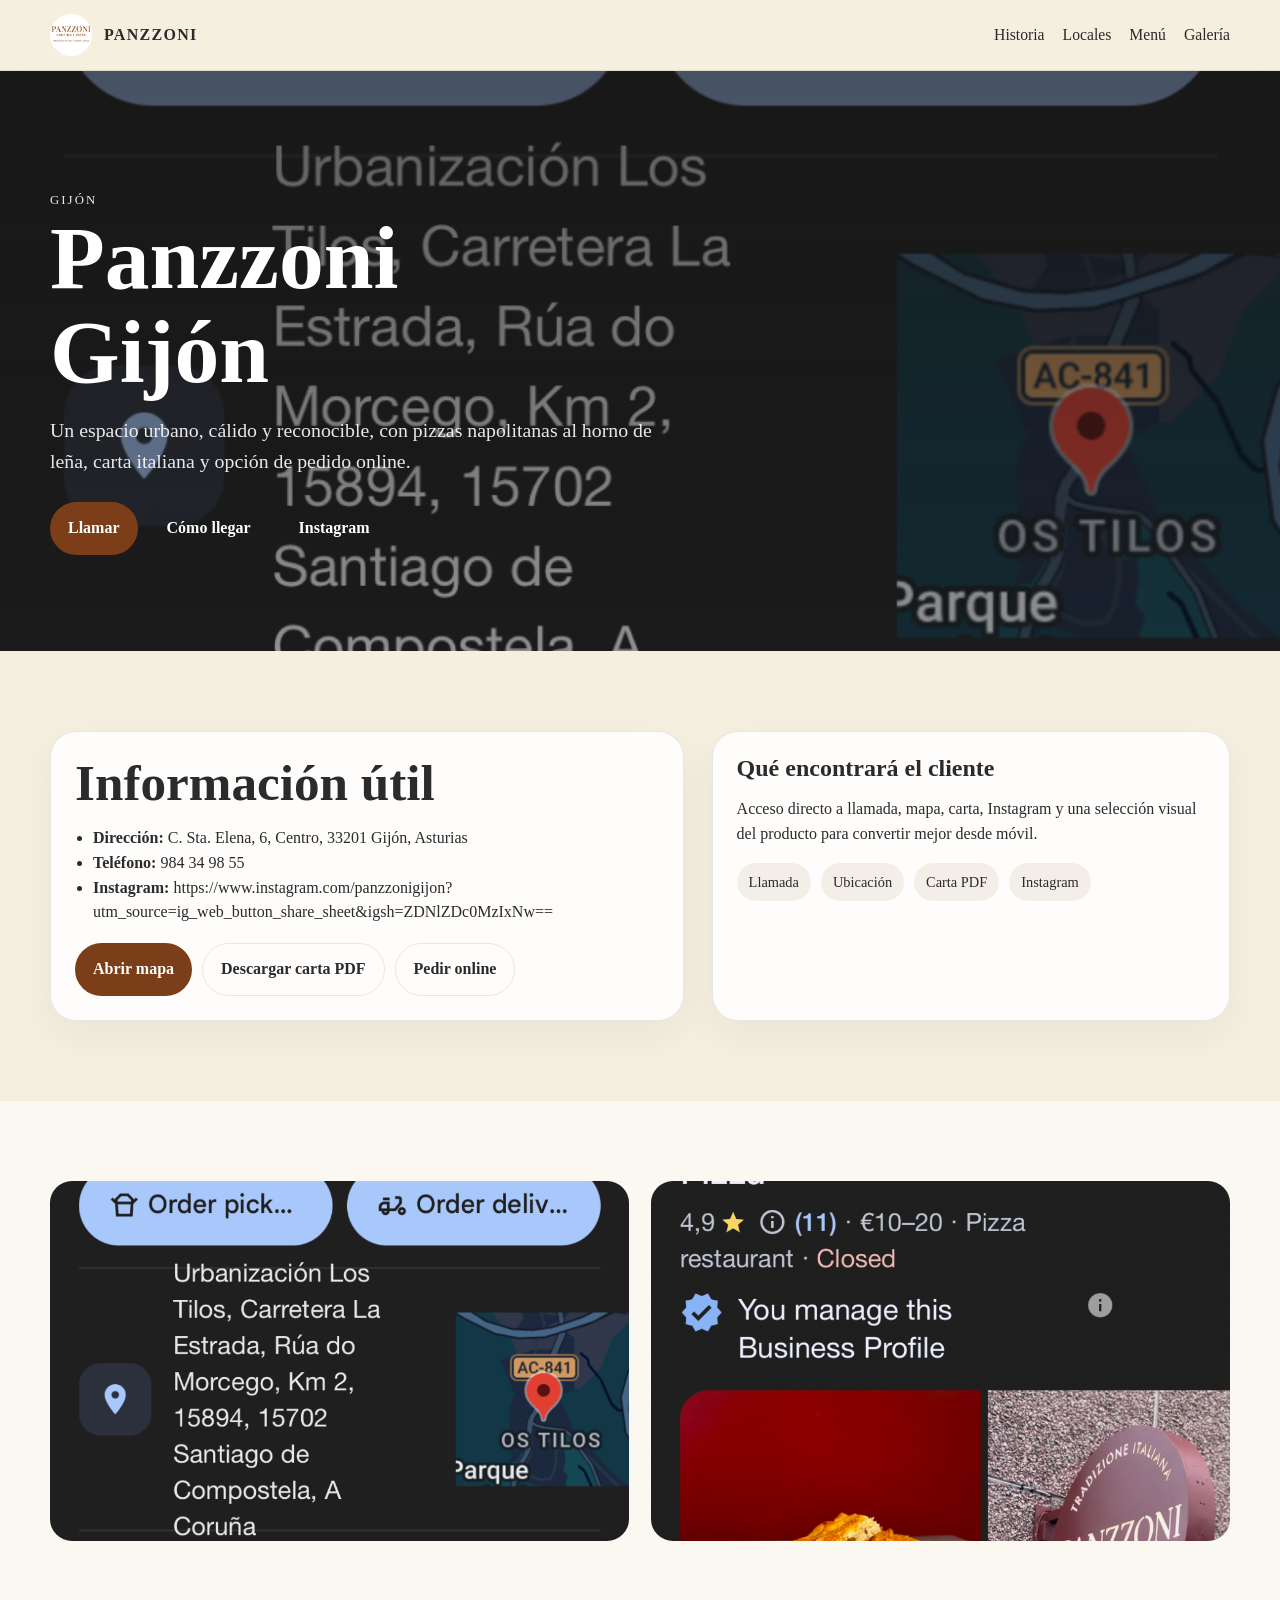
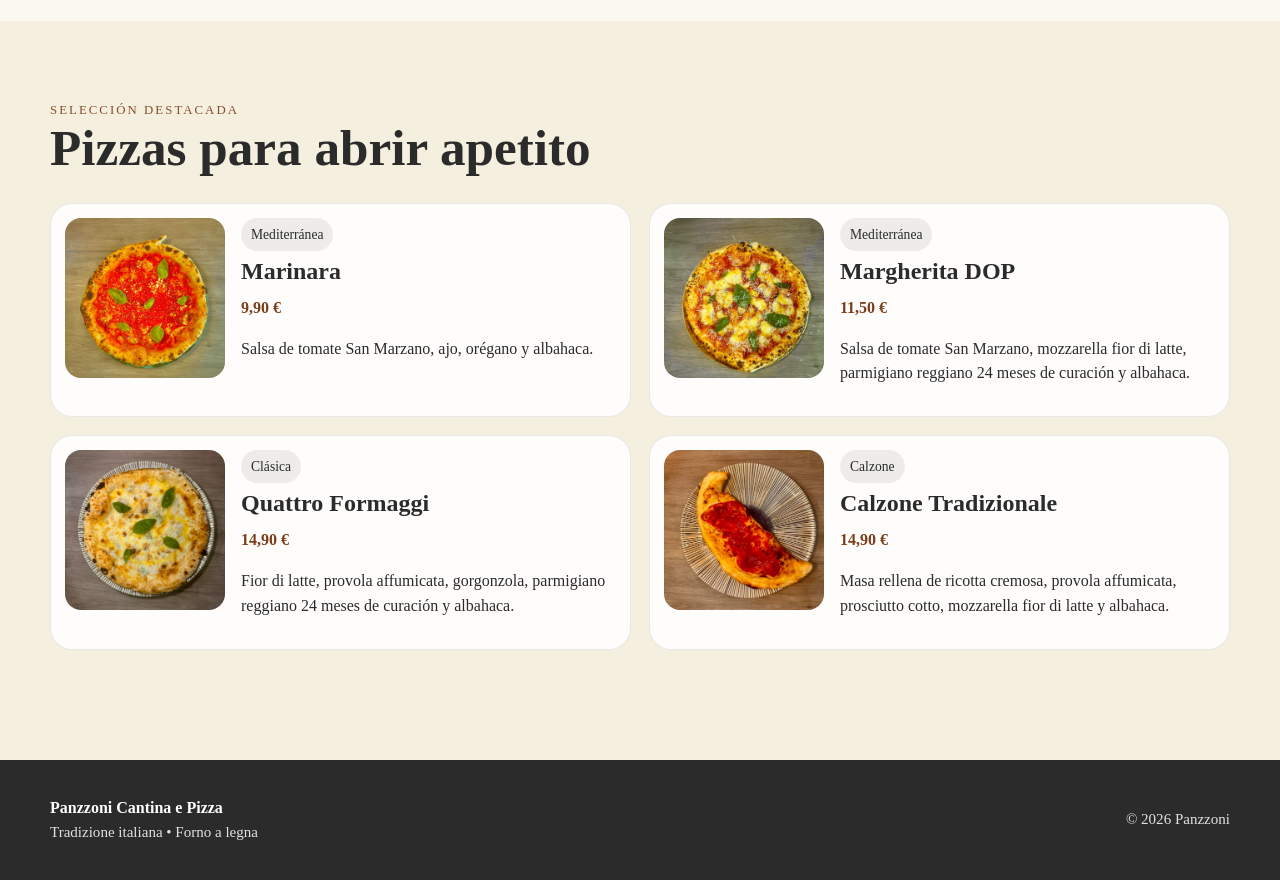
==== gijon.html @ aaaf7d4d "Add files via upload" ====
<!doctype html>
<html lang="es">
<head>
  <meta charset="utf-8">
  <meta name="viewport" content="width=device-width, initial-scale=1">
  <title>Panzzoni Gijón · Panzzoni</title>
  <meta name="description" content="Página del local Panzzoni Gijón.">
  <link rel="stylesheet" href="assets/css/styles.css">
</head>
<body>
<header class="topbar">
  <div class="container nav">
    <a class="brand" href="index.html">
      <img src="assets/images/logo.png" alt="Logo Panzzoni">
      <span>PANZZONI</span>
    </a>
    <nav class="nav-links">
      <a href="index.html#historia">Historia</a>
      <a href="index.html#locales">Locales</a>
      <a href="menu.html">Menú</a>
      <a href="galeria.html">Galería</a>
    </nav>
  </div>
</header>

<section class="hero" style="background-image:linear-gradient(180deg, rgba(20,20,20,.66), rgba(20,20,20,.42)), url('assets/images/gijon-space.png')">
  <div class="container">
    <div class="kicker">Gijón</div>
    <h1>Panzzoni Gijón</h1>
    <p class="lead">Un espacio urbano, cálido y reconocible, con pizzas napolitanas al horno de leña, carta italiana y opción de pedido online.</p>
    <div class="hero-actions">
      <a class="btn" href="tel:+34984349855">Llamar</a>
      <a class="btn-outline" target="_blank" href="https://maps.google.com/?q=C.+Sta.+Elena,+6,+Centro,+33201+Gijón,+Asturias">Cómo llegar</a>
      <a class="btn-outline" target="_blank" href="https://www.instagram.com/panzzonigijon?utm_source=ig_web_button_share_sheet&igsh=ZDNlZDc0MzIxNw==">Instagram</a>
    </div>
  </div>
</section>

<section class="section">
  <div class="container grid-2">
    <div class="card">
      <h2>Información útil</h2>
      <ul class="list-clean">
        <li><strong>Dirección:</strong> C. Sta. Elena, 6, Centro, 33201 Gijón, Asturias</li>
        <li><strong>Teléfono:</strong> <a href="tel:+34984349855">984 34 98 55</a></li>
        <li><strong>Instagram:</strong> <a target="_blank" href="https://www.instagram.com/panzzonigijon?utm_source=ig_web_button_share_sheet&igsh=ZDNlZDc0MzIxNw==">https://www.instagram.com/panzzonigijon?utm_source=ig_web_button_share_sheet&igsh=ZDNlZDc0MzIxNw==</a></li>
      </ul>
      <div class="location-actions" style="margin-top:18px">
        <a class="btn" target="_blank" href="https://maps.google.com/?q=C.+Sta.+Elena,+6,+Centro,+33201+Gijón,+Asturias">Abrir mapa</a>
        <a class="btn-outline" target="_blank" href="assets/docs/menu-gijon.pdf">Descargar carta PDF</a>
        <a class='btn-outline' target='_blank' href='https://www.foodbooking.com/api/fb/5_t_y'>Pedir online</a>
      </div>
    </div>
    <div class="card">
      <h3>Qué encontrará el cliente</h3>
      <p>Acceso directo a llamada, mapa, carta, Instagram y una selección visual del producto para convertir mejor desde móvil.</p>
      <div class="chips">
        <span class="badge">Llamada</span>
        <span class="badge">Ubicación</span>
        <span class="badge">Carta PDF</span>
        <span class="badge">Instagram</span>
      </div>
    </div>
  </div>
</section>

<section class="section section-alt">
  <div class="container split-media">
    <img src="assets/images/gijon-space.png" alt="Panzzoni Gijón">
    <img src="assets/images/gijon-food.png" alt="Panzzoni Gijón">
  </div>
</section>

<section class="section">
  <div class="container">
    <div class="section-header">
      <div class="kicker" style="color:var(--terracotta)">Selección destacada</div>
      <h2>Pizzas para abrir apetito</h2>
    </div>
    <div class="menu-grid">

            <article class="pizza">
              <img src="assets/images/marinara.jpg" alt="Marinara">
              <div>
                <div class="tag">Mediterránea</div>
                <h3>Marinara</h3>
                <div class="price">9,90 €</div>
                <p>Salsa de tomate San Marzano, ajo, orégano y albahaca.</p>
              </div>
            </article>
            
            <article class="pizza">
              <img src="assets/images/margherita-dop.jpg" alt="Margherita DOP">
              <div>
                <div class="tag">Mediterránea</div>
                <h3>Margherita DOP</h3>
                <div class="price">11,50 €</div>
                <p>Salsa de tomate San Marzano, mozzarella fior di latte, parmigiano reggiano 24 meses de curación y albahaca.</p>
              </div>
            </article>
            
            <article class="pizza">
              <img src="assets/images/quattro-formaggi.jpg" alt="Quattro Formaggi">
              <div>
                <div class="tag">Clásica</div>
                <h3>Quattro Formaggi</h3>
                <div class="price">14,90 €</div>
                <p>Fior di latte, provola affumicata, gorgonzola, parmigiano reggiano 24 meses de curación y albahaca.</p>
              </div>
            </article>
            
            <article class="pizza">
              <img src="assets/images/calzone-tradizionale.jpg" alt="Calzone Tradizionale">
              <div>
                <div class="tag">Calzone</div>
                <h3>Calzone Tradizionale</h3>
                <div class="price">14,90 €</div>
                <p>Masa rellena de ricotta cremosa, provola affumicata, prosciutto cotto, mozzarella fior di latte y albahaca.</p>
              </div>
            </article>
            
    </div>
  </div>
</section>

<footer class="footer">
  <div class="container footer-grid">
    <div>
      <strong>Panzzoni Cantina e Pizza</strong>
      <div class="small">Tradizione italiana • Forno a legna</div>
    </div>
    <div class="small">© <span data-year></span> Panzzoni</div>
  </div>
</footer>
<script src="assets/js/site.js"></script>
</body>
</html>
---- assets/css/styles.css ----
:root{
  --terracotta:#7B3E19;
  --olive:#5C5A3A;
  --red:#771f18;
  --black:#2B2B2B;
  --cream:#F5EFE0;
  --paper:#fffdf8;
  --line:rgba(43,43,43,.10);
  --max:1180px;
}
*{box-sizing:border-box}
html{scroll-behavior:smooth}
body{
  margin:0;
  font-family: Georgia, "Times New Roman", serif;
  color:var(--black);
  background:var(--cream);
  line-height:1.55;
}
img{max-width:100%;display:block}
a{text-decoration:none;color:inherit}
.container{width:min(var(--max), calc(100% - 32px));margin:0 auto}
.topbar{
  position:sticky;top:0;z-index:40;
  backdrop-filter: blur(10px);
  background:rgba(245,239,224,.88);
  border-bottom:1px solid var(--line);
}
.nav{display:flex;align-items:center;justify-content:space-between;gap:16px;padding:14px 0}
.brand{display:flex;align-items:center;gap:12px;font-weight:700;letter-spacing:.08em}
.brand img{width:42px;height:42px;object-fit:contain;border-radius:50%;background:white}
.nav-links{display:flex;gap:18px;align-items:center;flex-wrap:wrap}
.nav-links a{font-size:.98rem}
.btn,.btn-outline{
  display:inline-flex;align-items:center;justify-content:center;gap:8px;
  padding:13px 18px;border-radius:999px;font-weight:700;transition:.2s ease;
}
.btn{background:var(--terracotta);color:white}
.btn-outline{border:1px solid var(--line);background:transparent}
.btn:hover,.btn-outline:hover{transform:translateY(-1px);opacity:.94}
.hero{
  color:white;position:relative;overflow:hidden;
  background:linear-gradient(180deg, rgba(20,20,20,.66), rgba(20,20,20,.42)), center/cover no-repeat;
}
.hero .container{padding:120px 0 96px}
.kicker{font-size:.8rem;letter-spacing:.16em;text-transform:uppercase;opacity:.9}
h1,h2,h3{line-height:1.05;margin:0 0 12px}
h1{font-size:clamp(2.8rem, 7vw, 5.8rem);max-width:12ch}
h2{font-size:clamp(2rem, 4vw, 3.3rem)}
h3{font-size:1.5rem}
.lead{font-size:clamp(1.04rem, 2vw, 1.24rem);max-width:62ch;color:rgba(255,255,255,.90);margin:16px 0 26px}
.section{padding:80px 0}
.section-alt{background:rgba(255,255,255,.56)}
.section-header{margin-bottom:28px}
.section-header p{max-width:68ch}
.grid-2{display:grid;grid-template-columns:1.1fr .9fr;gap:28px}
.card{
  background:rgba(255,255,255,.85);
  border:1px solid var(--line);
  box-shadow:0 14px 40px rgba(43,43,43,.05);
  border-radius:26px;padding:24px
}
.feature-list{display:grid;gap:14px;margin-top:18px}
.feature{padding:16px;border-radius:18px;background:rgba(123,62,25,.06)}
.location-grid{display:grid;grid-template-columns:repeat(2,minmax(0,1fr));gap:22px}
.location-card img{width:100%;height:300px;object-fit:cover;border-radius:18px;margin-bottom:16px}
.location-actions,.hero-actions,.chips{display:flex;gap:10px;flex-wrap:wrap}
.location-meta{display:grid;gap:8px;margin:14px 0 0}
.menu-grid{display:grid;grid-template-columns:repeat(2,minmax(0,1fr));gap:18px}
.pizza{
  display:grid;grid-template-columns:160px 1fr;gap:16px;align-items:start;
  background:rgba(255,255,255,.88);border:1px solid var(--line);border-radius:22px;padding:14px
}
.pizza img{width:100%;height:160px;object-fit:cover;border-radius:16px}
.pizza .tag{display:inline-block;padding:6px 10px;border-radius:999px;background:rgba(92,90,58,.10);font-size:.85rem;margin-bottom:8px}
.price{color:var(--terracotta);font-weight:800}
.gallery{display:grid;grid-template-columns:repeat(4,minmax(0,1fr));gap:12px}
.gallery img{width:100%;height:220px;object-fit:cover;border-radius:18px}
.split-media{display:grid;grid-template-columns:1fr 1fr;gap:22px}
.split-media img{width:100%;height:360px;object-fit:cover;border-radius:22px}
.cta{background:linear-gradient(135deg,var(--terracotta),var(--red));color:white;border-radius:30px;padding:34px}
.footer{background:var(--black);color:white;padding:36px 0;margin-top:30px}
.footer-grid{display:grid;grid-template-columns:1fr auto;gap:16px;align-items:center}
.small{font-size:.94rem;opacity:.86}
.note{font-size:.96rem;color:rgba(43,43,43,.72)}
.list-clean{padding-left:18px}
.badge{display:inline-block;padding:8px 12px;border-radius:999px;background:rgba(123,62,25,.08);font-size:.9rem}
@media (max-width: 960px){
  .grid-2,.location-grid,.menu-grid,.gallery,.split-media,.footer-grid{grid-template-columns:1fr}
  .pizza{grid-template-columns:1fr}
  .gallery img,.split-media img{height:260px}
}
@media (max-width: 720px){
  .nav{flex-direction:column;align-items:flex-start}
}
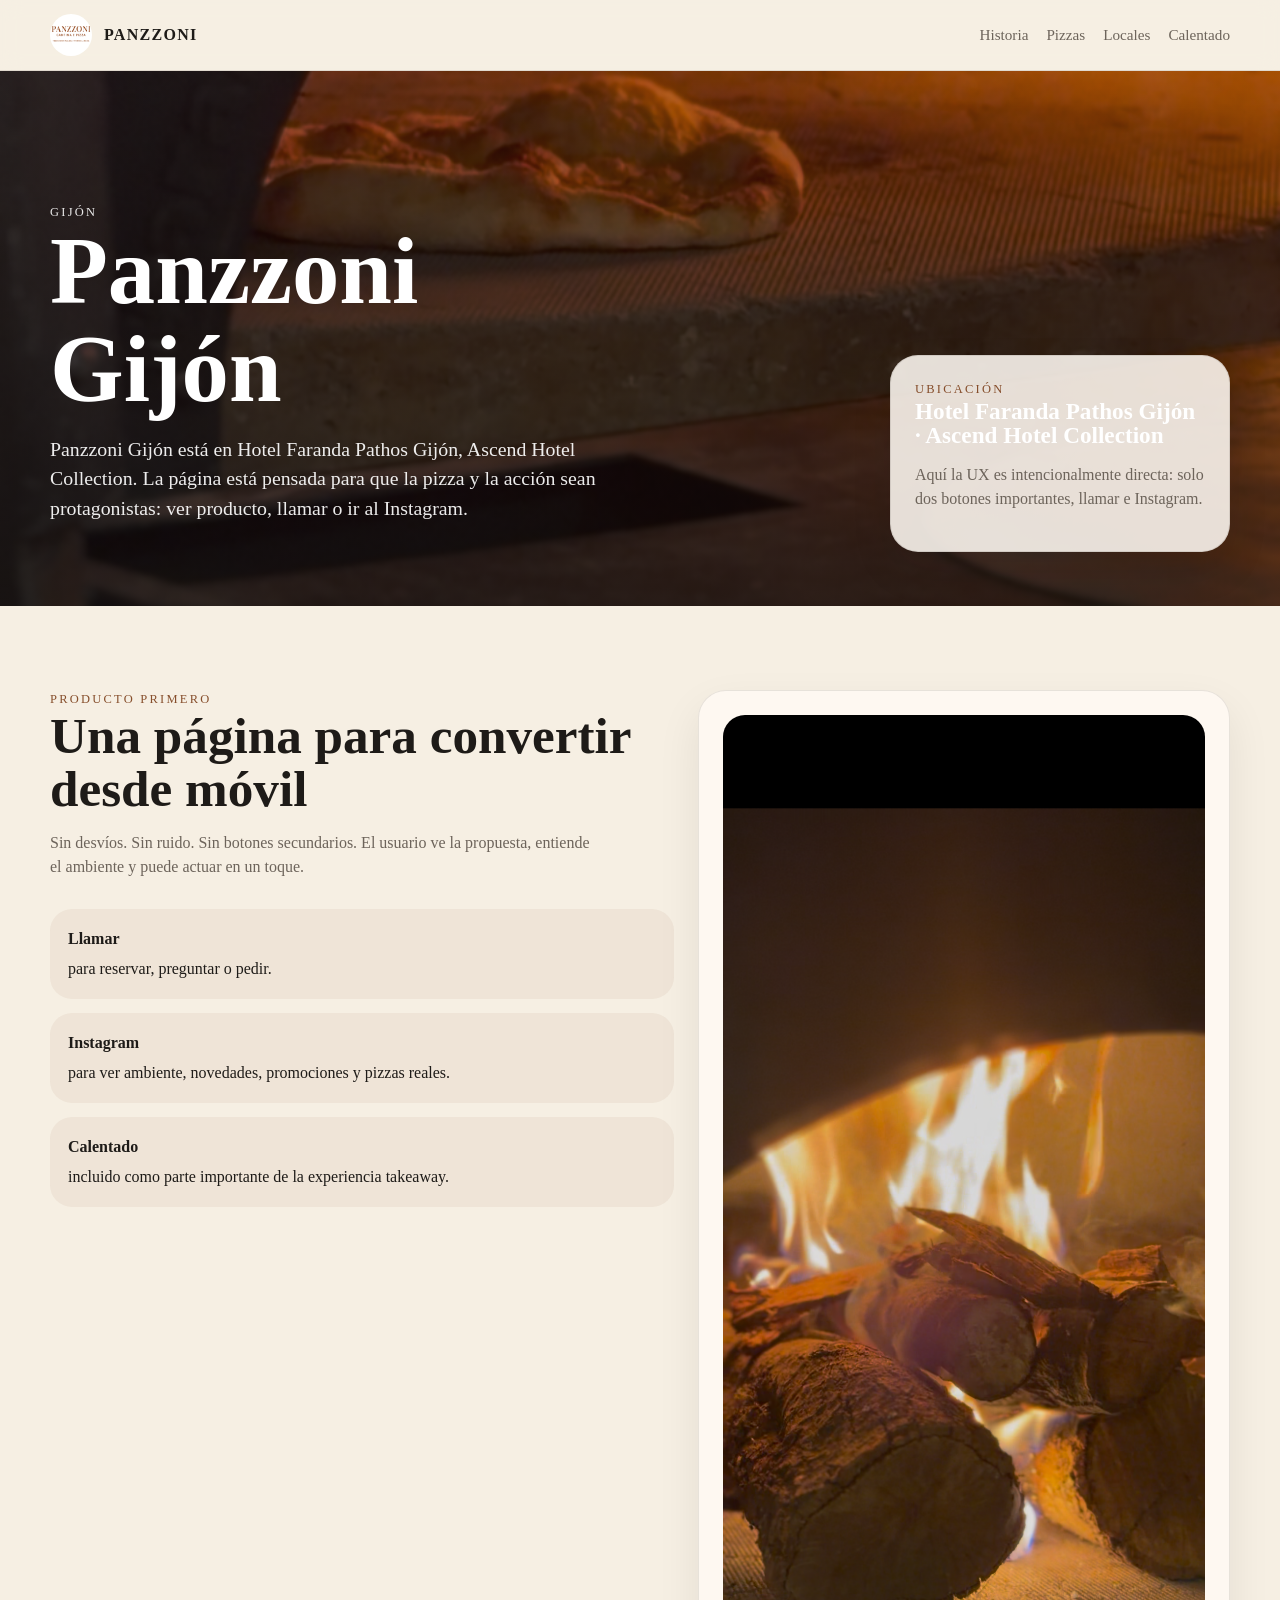
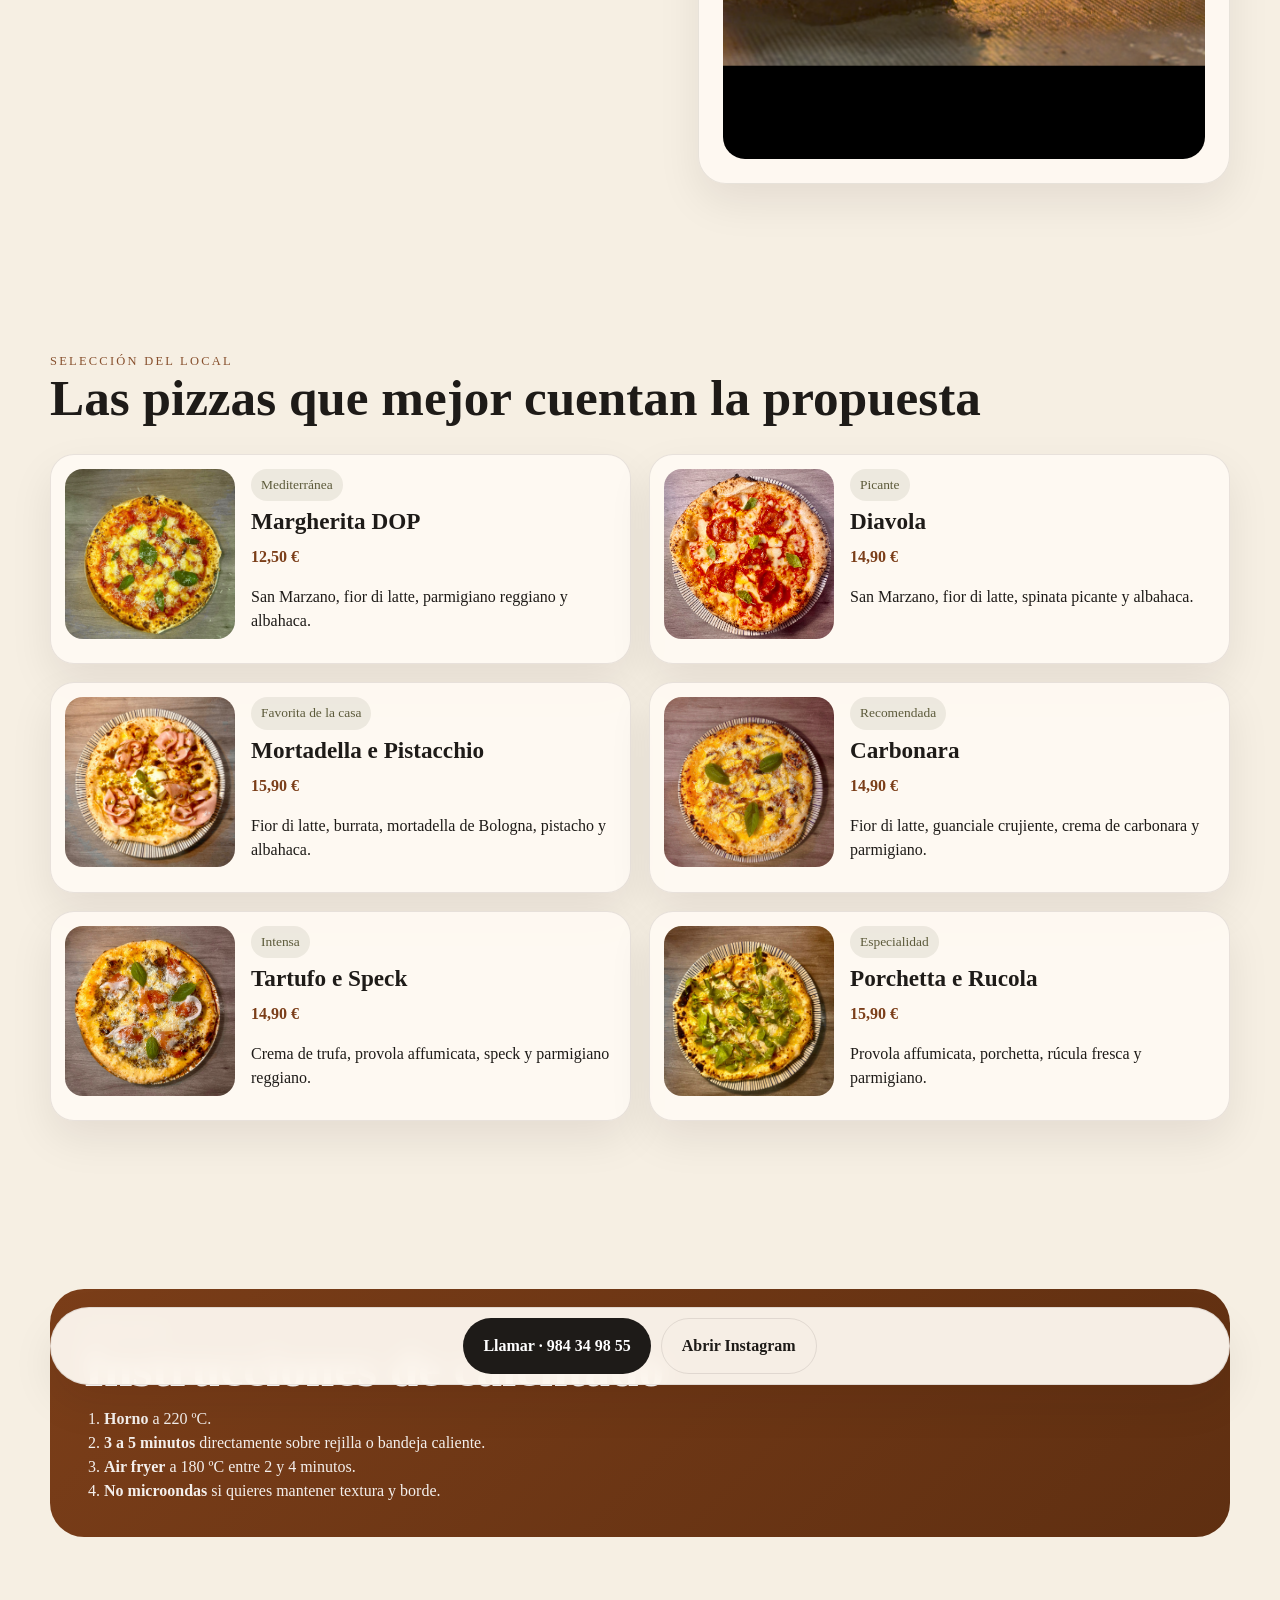
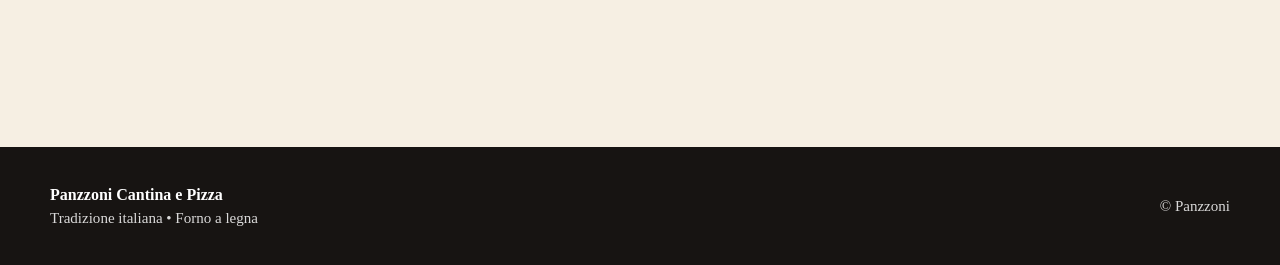
==== commit 2c2d106a: "Add files via upload" ====
--- a/gijon.html
+++ b/gijon.html
@@ -1,137 +1,87 @@
 <!doctype html>
 <html lang="es">
 <head>
-  <meta charset="utf-8">
-  <meta name="viewport" content="width=device-width, initial-scale=1">
-  <title>Panzzoni Gijón · Panzzoni</title>
-  <meta name="description" content="Página del local Panzzoni Gijón.">
-  <link rel="stylesheet" href="assets/css/styles.css">
+<meta charset="utf-8">
+<meta name="viewport" content="width=device-width, initial-scale=1">
+<title>Panzzoni Gijón · Panzzoni</title>
+<meta name="description" content="Página de Panzzoni Gijón.">
+<link rel="stylesheet" href="assets/css/styles.css">
 </head>
 <body>
 <header class="topbar">
   <div class="container nav">
-    <a class="brand" href="index.html">
-      <img src="assets/images/logo.png" alt="Logo Panzzoni">
-      <span>PANZZONI</span>
-    </a>
+    <a class="brand" href="index.html"><img src="assets/images/logo.png" alt="Panzzoni"><span>PANZZONI</span></a>
     <nav class="nav-links">
       <a href="index.html#historia">Historia</a>
+      <a href="index.html#pizzas">Pizzas</a>
       <a href="index.html#locales">Locales</a>
-      <a href="menu.html">Menú</a>
-      <a href="galeria.html">Galería</a>
+      <a href="index.html#calentado">Calentado</a>
     </nav>
   </div>
 </header>
 
-<section class="hero" style="background-image:linear-gradient(180deg, rgba(20,20,20,.66), rgba(20,20,20,.42)), url('assets/images/gijon-space.png')">
+<section class="hero local-hero" style="background-image:url('assets/images/story-oven-dough.png')">
   <div class="container">
-    <div class="kicker">Gijón</div>
-    <h1>Panzzoni Gijón</h1>
-    <p class="lead">Un espacio urbano, cálido y reconocible, con pizzas napolitanas al horno de leña, carta italiana y opción de pedido online.</p>
-    <div class="hero-actions">
-      <a class="btn" href="tel:+34984349855">Llamar</a>
-      <a class="btn-outline" target="_blank" href="https://maps.google.com/?q=C.+Sta.+Elena,+6,+Centro,+33201+Gijón,+Asturias">Cómo llegar</a>
-      <a class="btn-outline" target="_blank" href="https://www.instagram.com/panzzonigijon?utm_source=ig_web_button_share_sheet&igsh=ZDNlZDc0MzIxNw==">Instagram</a>
+    <div class="local-summary">
+      <div>
+        <div class="kicker">Gijón</div>
+        <h1>Panzzoni Gijón</h1>
+        <p class="lead">Panzzoni Gijón está en Hotel Faranda Pathos Gijón, Ascend Hotel Collection. La página está pensada para que la pizza y la acción sean protagonistas: ver producto, llamar o ir al Instagram.</p>
+      </div>
+      <div class="card" style="max-width:340px">
+        <div class="kicker" style="color:var(--terracotta)">Ubicación</div>
+        <h3>Hotel Faranda Pathos Gijón · Ascend Hotel Collection</h3>
+        <p class="muted">Aquí la UX es intencionalmente directa: solo dos botones importantes, llamar e Instagram.</p>
+      </div>
     </div>
   </div>
 </section>
 
 <section class="section">
   <div class="container grid-2">
-    <div class="card">
-      <h2>Información útil</h2>
-      <ul class="list-clean">
-        <li><strong>Dirección:</strong> C. Sta. Elena, 6, Centro, 33201 Gijón, Asturias</li>
-        <li><strong>Teléfono:</strong> <a href="tel:+34984349855">984 34 98 55</a></li>
-        <li><strong>Instagram:</strong> <a target="_blank" href="https://www.instagram.com/panzzonigijon?utm_source=ig_web_button_share_sheet&igsh=ZDNlZDc0MzIxNw==">https://www.instagram.com/panzzonigijon?utm_source=ig_web_button_share_sheet&igsh=ZDNlZDc0MzIxNw==</a></li>
-      </ul>
-      <div class="location-actions" style="margin-top:18px">
-        <a class="btn" target="_blank" href="https://maps.google.com/?q=C.+Sta.+Elena,+6,+Centro,+33201+Gijón,+Asturias">Abrir mapa</a>
-        <a class="btn-outline" target="_blank" href="assets/docs/menu-gijon.pdf">Descargar carta PDF</a>
-        <a class='btn-outline' target='_blank' href='https://www.foodbooking.com/api/fb/5_t_y'>Pedir online</a>
+    <div>
+      <div class="section-header">
+        <div class="kicker" style="color:var(--terracotta)">Producto primero</div>
+        <h2>Una página para convertir desde móvil</h2>
+        <p>Sin desvíos. Sin ruido. Sin botones secundarios. El usuario ve la propuesta, entiende el ambiente y puede actuar en un toque.</p>
+      </div>
+      <div class="story-list">
+        <div class="story-item"><strong>Llamar</strong> para reservar, preguntar o pedir.</div>
+        <div class="story-item"><strong>Instagram</strong> para ver ambiente, novedades, promociones y pizzas reales.</div>
+        <div class="story-item"><strong>Calentado</strong> incluido como parte importante de la experiencia takeaway.</div>
       </div>
     </div>
-    <div class="card">
-      <h3>Qué encontrará el cliente</h3>
-      <p>Acceso directo a llamada, mapa, carta, Instagram y una selección visual del producto para convertir mejor desde móvil.</p>
-      <div class="chips">
-        <span class="badge">Llamada</span>
-        <span class="badge">Ubicación</span>
-        <span class="badge">Carta PDF</span>
-        <span class="badge">Instagram</span>
-      </div>
-    </div>
-  </div>
-</section>
-
-<section class="section section-alt">
-  <div class="container split-media">
-    <img src="assets/images/gijon-space.png" alt="Panzzoni Gijón">
-    <img src="assets/images/gijon-food.png" alt="Panzzoni Gijón">
+    <div class="card media"><img src="assets/images/story-fire.png" alt="Fuego del horno"></div>
   </div>
 </section>
 
 <section class="section">
   <div class="container">
     <div class="section-header">
-      <div class="kicker" style="color:var(--terracotta)">Selección destacada</div>
-      <h2>Pizzas para abrir apetito</h2>
+      <div class="kicker" style="color:var(--terracotta)">Selección del local</div>
+      <h2>Las pizzas que mejor cuentan la propuesta</h2>
     </div>
-    <div class="menu-grid">
-
-            <article class="pizza">
-              <img src="assets/images/marinara.jpg" alt="Marinara">
-              <div>
-                <div class="tag">Mediterránea</div>
-                <h3>Marinara</h3>
-                <div class="price">9,90 €</div>
-                <p>Salsa de tomate San Marzano, ajo, orégano y albahaca.</p>
-              </div>
-            </article>
-            
-            <article class="pizza">
-              <img src="assets/images/margherita-dop.jpg" alt="Margherita DOP">
-              <div>
-                <div class="tag">Mediterránea</div>
-                <h3>Margherita DOP</h3>
-                <div class="price">11,50 €</div>
-                <p>Salsa de tomate San Marzano, mozzarella fior di latte, parmigiano reggiano 24 meses de curación y albahaca.</p>
-              </div>
-            </article>
-            
-            <article class="pizza">
-              <img src="assets/images/quattro-formaggi.jpg" alt="Quattro Formaggi">
-              <div>
-                <div class="tag">Clásica</div>
-                <h3>Quattro Formaggi</h3>
-                <div class="price">14,90 €</div>
-                <p>Fior di latte, provola affumicata, gorgonzola, parmigiano reggiano 24 meses de curación y albahaca.</p>
-              </div>
-            </article>
-            
-            <article class="pizza">
-              <img src="assets/images/calzone-tradizionale.jpg" alt="Calzone Tradizionale">
-              <div>
-                <div class="tag">Calzone</div>
-                <h3>Calzone Tradizionale</h3>
-                <div class="price">14,90 €</div>
-                <p>Masa rellena de ricotta cremosa, provola affumicata, prosciutto cotto, mozzarella fior di latte y albahaca.</p>
-              </div>
-            </article>
-            
-    </div>
+    <div class="assortment"><article class="pizza-card"><img src="assets/images/margherita.jpg" alt="Margherita DOP"><div><div class="tag">Mediterránea</div><h3>Margherita DOP</h3><div class="price">12,50 €</div><p>San Marzano, fior di latte, parmigiano reggiano y albahaca.</p></div></article><article class="pizza-card"><img src="assets/images/diavola.png" alt="Diavola"><div><div class="tag">Picante</div><h3>Diavola</h3><div class="price">14,90 €</div><p>San Marzano, fior di latte, spinata picante y albahaca.</p></div></article><article class="pizza-card"><img src="assets/images/mortadella-pistacchio.jpg" alt="Mortadella e Pistacchio"><div><div class="tag">Favorita de la casa</div><h3>Mortadella e Pistacchio</h3><div class="price">15,90 €</div><p>Fior di latte, burrata, mortadella de Bologna, pistacho y albahaca.</p></div></article><article class="pizza-card"><img src="assets/images/carbonara.jpg" alt="Carbonara"><div><div class="tag">Recomendada</div><h3>Carbonara</h3><div class="price">14,90 €</div><p>Fior di latte, guanciale crujiente, crema de carbonara y parmigiano.</p></div></article><article class="pizza-card"><img src="assets/images/tartufo-speck.jpg" alt="Tartufo e Speck"><div><div class="tag">Intensa</div><h3>Tartufo e Speck</h3><div class="price">14,90 €</div><p>Crema de trufa, provola affumicata, speck y parmigiano reggiano.</p></div></article><article class="pizza-card"><img src="assets/images/porchetta-rucola.jpg" alt="Porchetta e Rucola"><div><div class="tag">Especialidad</div><h3>Porchetta e Rucola</h3><div class="price">15,90 €</div><p>Provola affumicata, porchetta, rúcula fresca y parmigiano.</p></div></article></div>
   </div>
 </section>
 
-<footer class="footer">
-  <div class="container footer-grid">
-    <div>
-      <strong>Panzzoni Cantina e Pizza</strong>
-      <div class="small">Tradizione italiana • Forno a legna</div>
+<section class="section" id="calentado">
+  <div class="container">
+    <div class="reheat">
+      <div class="kicker">Takeaway</div>
+      <h2>Instrucciones de calentado</h2>
+      <ol>
+        <li><strong>Horno</strong> a 220 ºC.</li>
+        <li><strong>3 a 5 minutos</strong> directamente sobre rejilla o bandeja caliente.</li>
+        <li><strong>Air fryer</strong> a 180 ºC entre 2 y 4 minutos.</li>
+        <li><strong>No microondas</strong> si quieres mantener textura y borde.</li>
+      </ol>
     </div>
-    <div class="small">© <span data-year></span> Panzzoni</div>
+    <div class="sticky-actions"><div class="inner"><a class="btn-dark" href="tel:+34984349855">Llamar · 984 34 98 55</a><a class="btn-outline" href="https://www.instagram.com/panzzonigijon?utm_source=ig_web_button_share_sheet&igsh=ZDNlZDc0MzIxNw==" target="_blank">Abrir Instagram</a></div></div>
   </div>
-</footer>
+</section>
+
+<footer class="footer"><div class="container footer-grid"><div><strong>Panzzoni Cantina e Pizza</strong><div class="small">Tradizione italiana • Forno a legna</div></div><div class="small">© <span data-year></span> Panzzoni</div></div></footer>
 <script src="assets/js/site.js"></script>
 </body>
 </html>
--- a/assets/css/styles.css
+++ b/assets/css/styles.css
@@ -1,96 +1,76 @@
 
 :root{
+  --bg:#f6efe3;
+  --paper:#fffaf3;
+  --ink:#1e1b18;
+  --muted:#6d645b;
+  --line:rgba(30,27,24,.10);
   --terracotta:#7B3E19;
+  --terracotta-2:#8d4d24;
   --olive:#5C5A3A;
-  --red:#771f18;
-  --black:#2B2B2B;
-  --cream:#F5EFE0;
-  --paper:#fffdf8;
-  --line:rgba(43,43,43,.10);
+  --white:#ffffff;
+  --shadow:0 18px 44px rgba(20,18,17,.08);
+  --radius:28px;
   --max:1180px;
 }
 *{box-sizing:border-box}
 html{scroll-behavior:smooth}
-body{
-  margin:0;
-  font-family: Georgia, "Times New Roman", serif;
-  color:var(--black);
-  background:var(--cream);
-  line-height:1.55;
-}
+body{margin:0;background:var(--bg);color:var(--ink);font-family:Georgia,"Times New Roman",serif;line-height:1.5}
+a{text-decoration:none;color:inherit}
 img{max-width:100%;display:block}
-a{text-decoration:none;color:inherit}
-.container{width:min(var(--max), calc(100% - 32px));margin:0 auto}
-.topbar{
-  position:sticky;top:0;z-index:40;
-  backdrop-filter: blur(10px);
-  background:rgba(245,239,224,.88);
-  border-bottom:1px solid var(--line);
-}
-.nav{display:flex;align-items:center;justify-content:space-between;gap:16px;padding:14px 0}
+.container{width:min(var(--max),calc(100% - 32px));margin:0 auto}
+.topbar{position:sticky;top:0;z-index:50;background:rgba(246,239,227,.82);backdrop-filter:blur(10px);border-bottom:1px solid var(--line)}
+.nav{display:flex;align-items:center;justify-content:space-between;padding:14px 0;gap:18px}
 .brand{display:flex;align-items:center;gap:12px;font-weight:700;letter-spacing:.08em}
-.brand img{width:42px;height:42px;object-fit:contain;border-radius:50%;background:white}
-.nav-links{display:flex;gap:18px;align-items:center;flex-wrap:wrap}
-.nav-links a{font-size:.98rem}
-.btn,.btn-outline{
-  display:inline-flex;align-items:center;justify-content:center;gap:8px;
-  padding:13px 18px;border-radius:999px;font-weight:700;transition:.2s ease;
-}
-.btn{background:var(--terracotta);color:white}
-.btn-outline{border:1px solid var(--line);background:transparent}
-.btn:hover,.btn-outline:hover{transform:translateY(-1px);opacity:.94}
-.hero{
-  color:white;position:relative;overflow:hidden;
-  background:linear-gradient(180deg, rgba(20,20,20,.66), rgba(20,20,20,.42)), center/cover no-repeat;
-}
-.hero .container{padding:120px 0 96px}
-.kicker{font-size:.8rem;letter-spacing:.16em;text-transform:uppercase;opacity:.9}
-h1,h2,h3{line-height:1.05;margin:0 0 12px}
-h1{font-size:clamp(2.8rem, 7vw, 5.8rem);max-width:12ch}
-h2{font-size:clamp(2rem, 4vw, 3.3rem)}
-h3{font-size:1.5rem}
-.lead{font-size:clamp(1.04rem, 2vw, 1.24rem);max-width:62ch;color:rgba(255,255,255,.90);margin:16px 0 26px}
-.section{padding:80px 0}
-.section-alt{background:rgba(255,255,255,.56)}
-.section-header{margin-bottom:28px}
-.section-header p{max-width:68ch}
-.grid-2{display:grid;grid-template-columns:1.1fr .9fr;gap:28px}
-.card{
-  background:rgba(255,255,255,.85);
-  border:1px solid var(--line);
-  box-shadow:0 14px 40px rgba(43,43,43,.05);
-  border-radius:26px;padding:24px
-}
-.feature-list{display:grid;gap:14px;margin-top:18px}
-.feature{padding:16px;border-radius:18px;background:rgba(123,62,25,.06)}
-.location-grid{display:grid;grid-template-columns:repeat(2,minmax(0,1fr));gap:22px}
-.location-card img{width:100%;height:300px;object-fit:cover;border-radius:18px;margin-bottom:16px}
-.location-actions,.hero-actions,.chips{display:flex;gap:10px;flex-wrap:wrap}
-.location-meta{display:grid;gap:8px;margin:14px 0 0}
-.menu-grid{display:grid;grid-template-columns:repeat(2,minmax(0,1fr));gap:18px}
-.pizza{
-  display:grid;grid-template-columns:160px 1fr;gap:16px;align-items:start;
-  background:rgba(255,255,255,.88);border:1px solid var(--line);border-radius:22px;padding:14px
-}
-.pizza img{width:100%;height:160px;object-fit:cover;border-radius:16px}
-.pizza .tag{display:inline-block;padding:6px 10px;border-radius:999px;background:rgba(92,90,58,.10);font-size:.85rem;margin-bottom:8px}
+.brand img{width:42px;height:42px;object-fit:contain;border-radius:50%;background:var(--white)}
+.nav-links{display:flex;gap:18px;flex-wrap:wrap}
+.nav-links a{font-size:.95rem;color:var(--muted)}
+.btn,.btn-outline,.btn-dark{display:inline-flex;align-items:center;justify-content:center;gap:10px;padding:15px 20px;border-radius:999px;font-weight:700;transition:.2s ease}
+.btn{background:var(--terracotta);color:var(--white)}
+.btn-dark{background:var(--ink);color:var(--white)}
+.btn-outline{background:transparent;border:1px solid var(--line)}
+.btn:hover,.btn-dark:hover,.btn-outline:hover{transform:translateY(-1px);opacity:.94}
+.hero{position:relative;color:var(--white);background-position:center;background-size:cover}
+.hero::before{content:"";position:absolute;inset:0;background:linear-gradient(180deg,rgba(12,11,10,.25),rgba(12,11,10,.65))}
+.hero .container{position:relative;padding:132px 0 96px}
+.kicker{text-transform:uppercase;letter-spacing:.18em;font-size:.78rem;opacity:.9}
+h1,h2,h3{line-height:1.04;margin:0 0 12px}
+h1{font-size:clamp(3rem,7.4vw,6.4rem);max-width:11ch}
+h2{font-size:clamp(2rem,4vw,3.7rem)}
+h3{font-size:1.45rem}
+.lead{max-width:58ch;font-size:clamp(1.02rem,2vw,1.24rem);margin:16px 0 28px;color:rgba(255,255,255,.92)}
+.section{padding:84px 0}
+.section-header{margin-bottom:30px}
+.section-header p{max-width:68ch;color:var(--muted)}
+.grid-2{display:grid;grid-template-columns:1.08fr .92fr;gap:24px}
+.grid-3{display:grid;grid-template-columns:repeat(3,1fr);gap:18px}
+.card{background:rgba(255,250,243,.88);border:1px solid var(--line);border-radius:var(--radius);padding:24px;box-shadow:var(--shadow)}
+.story-list{display:grid;gap:14px;margin-top:18px}
+.story-item{padding:18px;border-radius:22px;background:rgba(123,62,25,.06)}
+.story-item strong{display:block;margin-bottom:6px}
+.media img{width:100%;height:100%;min-height:340px;object-fit:cover;border-radius:22px}
+.process{display:grid;grid-template-columns:repeat(3,1fr);gap:18px}
+.process-card img{height:290px;width:100%;object-fit:cover;border-radius:20px}
+.process-card .copy{padding-top:14px}
+.assortment{display:grid;grid-template-columns:repeat(2,minmax(0,1fr));gap:18px}
+.pizza-card{display:grid;grid-template-columns:170px 1fr;gap:16px;padding:14px;border:1px solid var(--line);border-radius:24px;background:rgba(255,250,243,.90);box-shadow:var(--shadow)}
+.pizza-card img{width:100%;height:170px;object-fit:cover;border-radius:18px}
+.tag{display:inline-block;padding:6px 10px;border-radius:999px;background:rgba(92,90,58,.10);color:var(--olive);font-size:.84rem;margin-bottom:8px}
 .price{color:var(--terracotta);font-weight:800}
-.gallery{display:grid;grid-template-columns:repeat(4,minmax(0,1fr));gap:12px}
-.gallery img{width:100%;height:220px;object-fit:cover;border-radius:18px}
-.split-media{display:grid;grid-template-columns:1fr 1fr;gap:22px}
-.split-media img{width:100%;height:360px;object-fit:cover;border-radius:22px}
-.cta{background:linear-gradient(135deg,var(--terracotta),var(--red));color:white;border-radius:30px;padding:34px}
-.footer{background:var(--black);color:white;padding:36px 0;margin-top:30px}
+.locations{display:grid;grid-template-columns:repeat(2,minmax(0,1fr));gap:22px}
+.location-card img{width:100%;height:320px;object-fit:cover;border-radius:22px;margin-bottom:16px}
+.location-card p{color:var(--muted)}
+.cta-row{display:flex;gap:10px;flex-wrap:wrap;margin-top:18px}
+.reheat{background:linear-gradient(135deg,var(--terracotta),#5f2f11);color:var(--white);border-radius:34px;padding:34px}
+.reheat p,.reheat li{color:rgba(255,255,255,.92)}
+.reheat ol{margin:12px 0 0;padding-left:20px}
+.footer{background:#171412;color:var(--white);padding:36px 0;margin-top:30px}
 .footer-grid{display:grid;grid-template-columns:1fr auto;gap:16px;align-items:center}
-.small{font-size:.94rem;opacity:.86}
-.note{font-size:.96rem;color:rgba(43,43,43,.72)}
-.list-clean{padding-left:18px}
-.badge{display:inline-block;padding:8px 12px;border-radius:999px;background:rgba(123,62,25,.08);font-size:.9rem}
-@media (max-width: 960px){
-  .grid-2,.location-grid,.menu-grid,.gallery,.split-media,.footer-grid{grid-template-columns:1fr}
-  .pizza{grid-template-columns:1fr}
-  .gallery img,.split-media img{height:260px}
-}
-@media (max-width: 720px){
-  .nav{flex-direction:column;align-items:flex-start}
-}
+.small{font-size:.94rem;opacity:.84}
+.local-hero .container{padding:132px 0 54px}
+.local-summary{display:grid;grid-template-columns:1fr auto;gap:18px;align-items:end}
+.sticky-actions{position:sticky;bottom:14px;z-index:40;margin-top:18px}
+.sticky-actions .inner{display:flex;justify-content:center;gap:10px;flex-wrap:wrap;padding:10px;border-radius:999px;background:rgba(255,250,243,.94);backdrop-filter:blur(10px);border:1px solid var(--line);box-shadow:var(--shadow)}
+.muted{color:var(--muted)}
+@media (max-width: 980px){.grid-2,.process,.assortment,.locations,.footer-grid,.local-summary{grid-template-columns:1fr}.pizza-card{grid-template-columns:1fr}}
+@media (max-width: 720px){.nav{flex-direction:column;align-items:flex-start}}
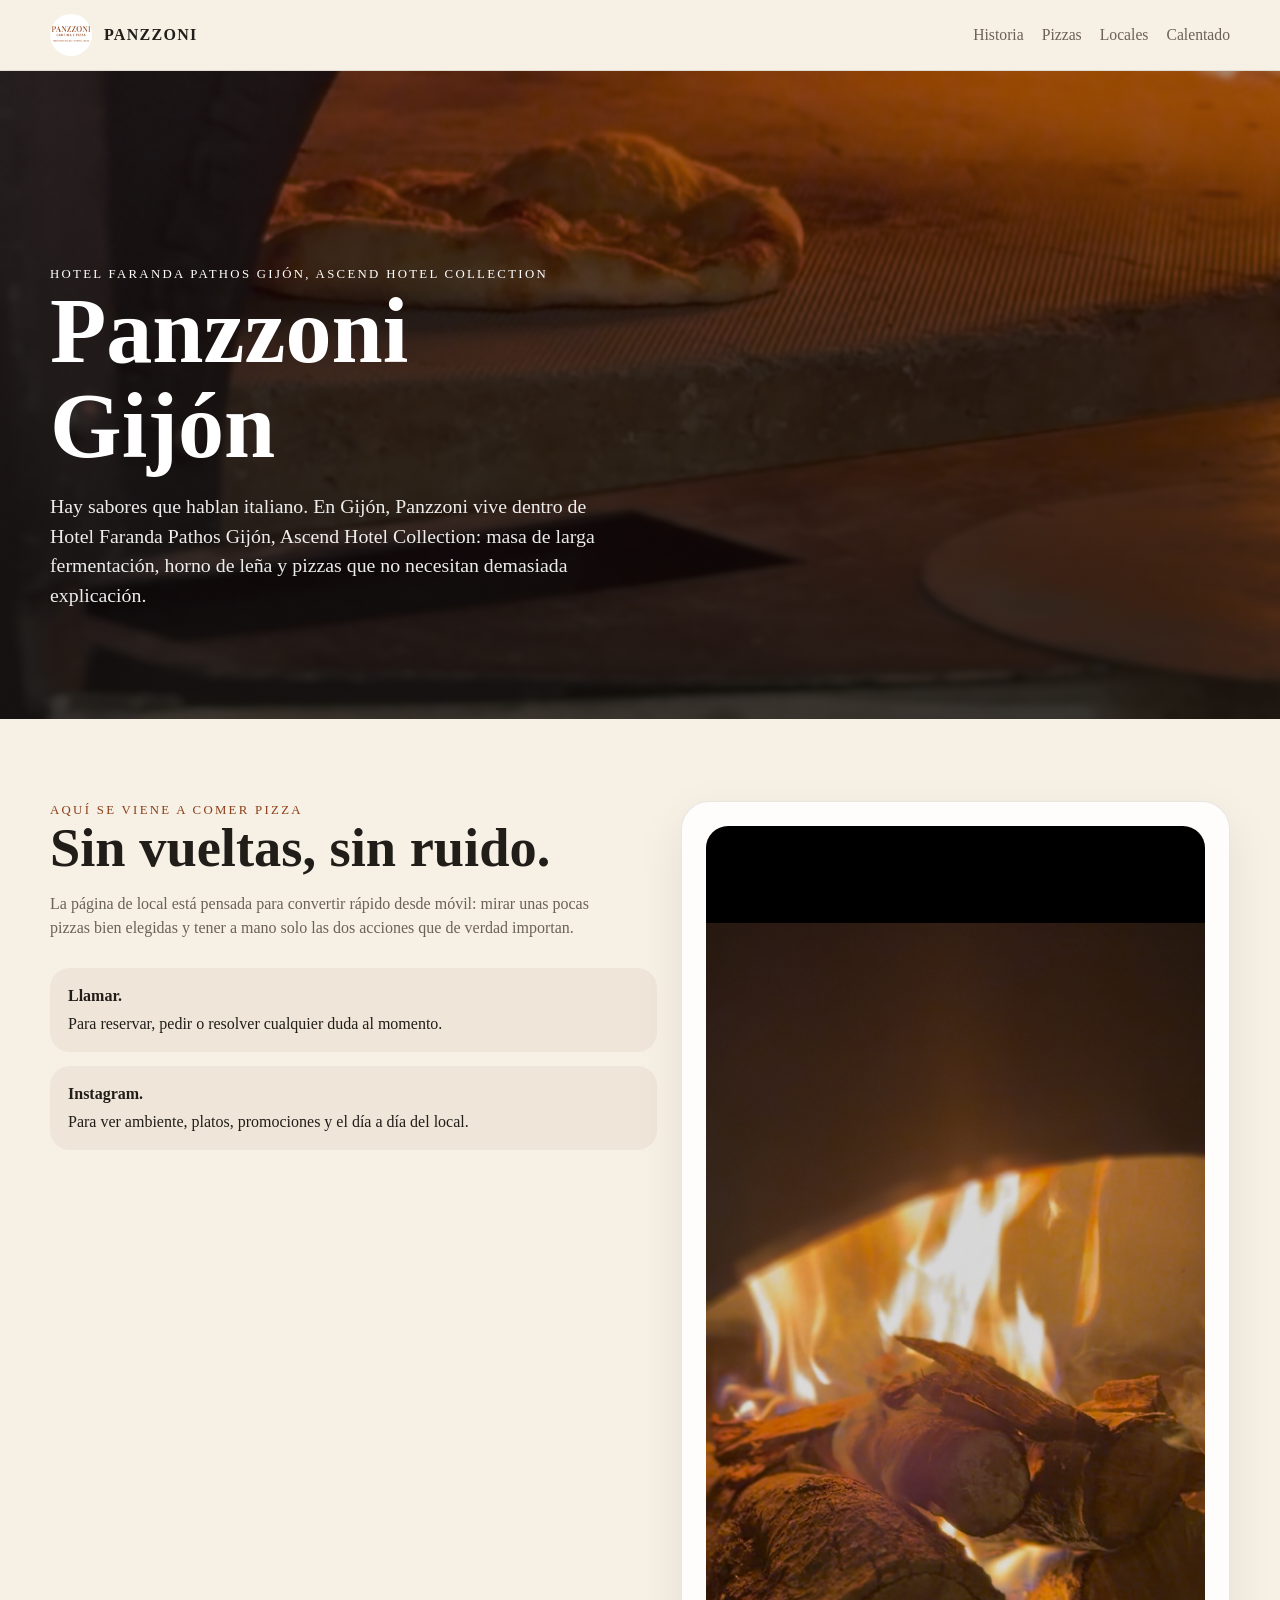
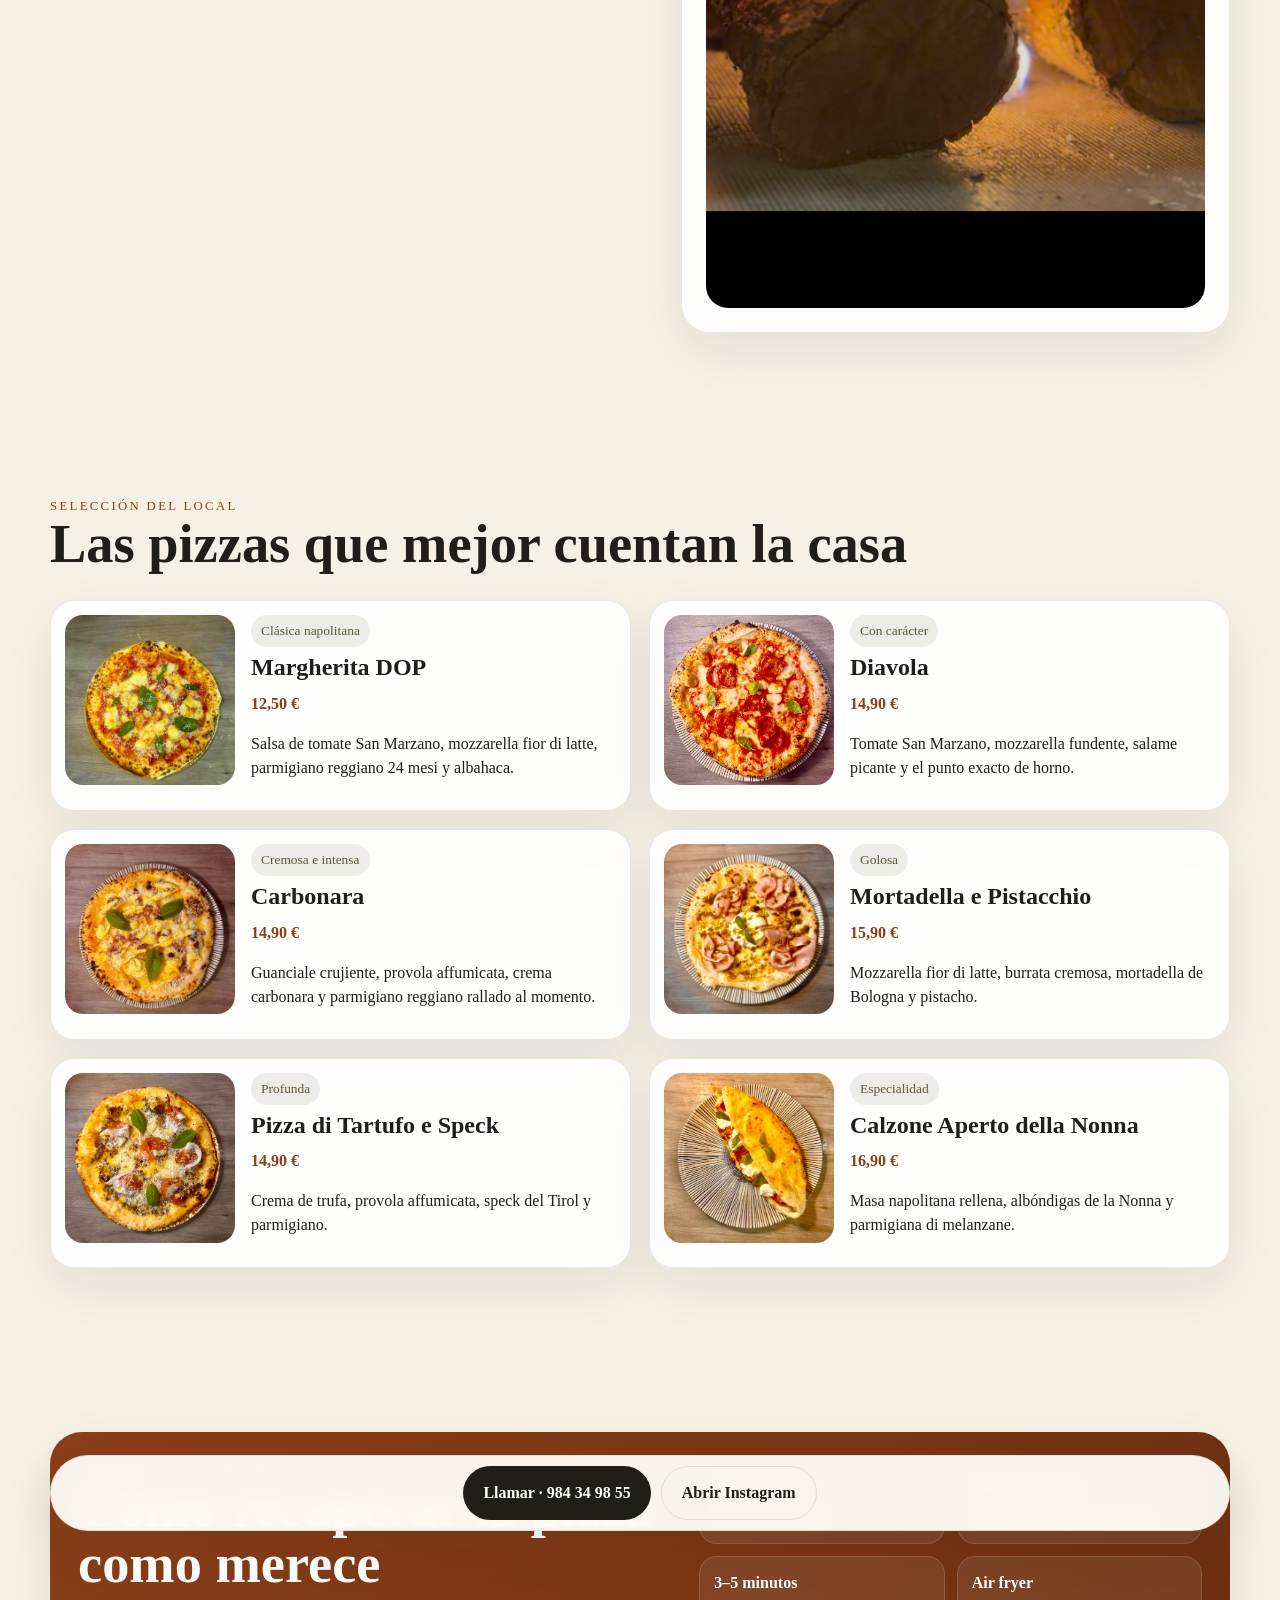
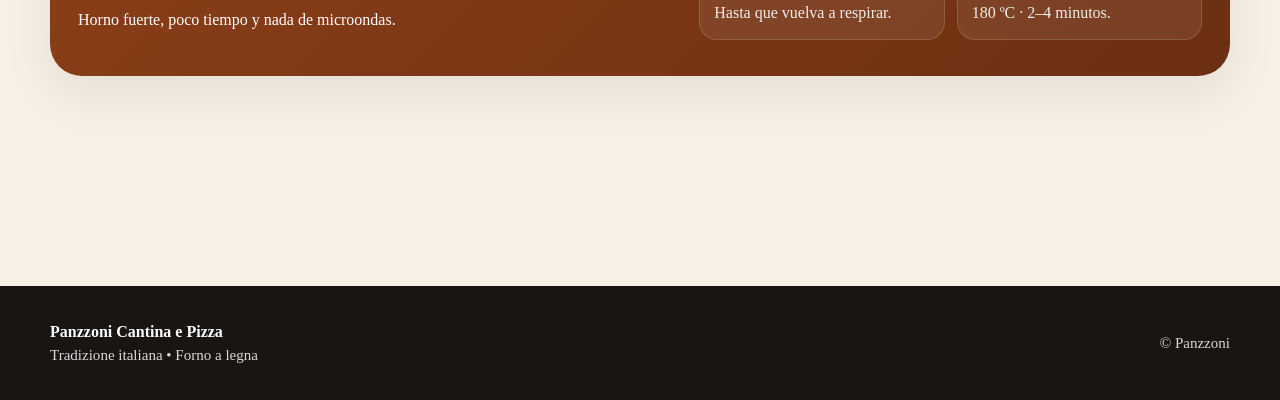
==== commit c86a162a: "Add files via upload" ====
--- a/gijon.html
+++ b/gijon.html
@@ -1,87 +1,40 @@
-<!doctype html>
-<html lang="es">
-<head>
-<meta charset="utf-8">
-<meta name="viewport" content="width=device-width, initial-scale=1">
-<title>Panzzoni Gijón · Panzzoni</title>
-<meta name="description" content="Página de Panzzoni Gijón.">
-<link rel="stylesheet" href="assets/css/styles.css">
-</head>
-<body>
-<header class="topbar">
-  <div class="container nav">
-    <a class="brand" href="index.html"><img src="assets/images/logo.png" alt="Panzzoni"><span>PANZZONI</span></a>
-    <nav class="nav-links">
-      <a href="index.html#historia">Historia</a>
-      <a href="index.html#pizzas">Pizzas</a>
-      <a href="index.html#locales">Locales</a>
-      <a href="index.html#calentado">Calentado</a>
-    </nav>
-  </div>
-</header>
-
-<section class="hero local-hero" style="background-image:url('assets/images/story-oven-dough.png')">
+<!doctype html><html lang="es"><head><meta charset="utf-8"><meta name="viewport" content="width=device-width, initial-scale=1"><title>Panzzoni Gijón · Panzzoni</title><meta name="description" content="Página del local Panzzoni Gijón."><link rel="stylesheet" href="assets/css/styles.css"></head><body><header class="topbar"><div class="container nav"><a class="brand" href="index.html"><img src="assets/images/logo.png" alt="Panzzoni logo"><span>PANZZONI</span></a><nav class="nav-links"><a href="index.html#historia">Historia</a><a href="index.html#pizza">Pizzas</a><a href="index.html#locales">Locales</a><a href="index.html#calentado">Calentado</a></nav></div></header>
+<section class="local-hero" style="background-image:linear-gradient(180deg, rgba(11,10,9,.30), rgba(11,10,9,.72)), url('assets/images/hero-oven.png')">
   <div class="container">
-    <div class="local-summary">
-      <div>
-        <div class="kicker">Gijón</div>
-        <h1>Panzzoni Gijón</h1>
-        <p class="lead">Panzzoni Gijón está en Hotel Faranda Pathos Gijón, Ascend Hotel Collection. La página está pensada para que la pizza y la acción sean protagonistas: ver producto, llamar o ir al Instagram.</p>
-      </div>
-      <div class="card" style="max-width:340px">
-        <div class="kicker" style="color:var(--terracotta)">Ubicación</div>
-        <h3>Hotel Faranda Pathos Gijón · Ascend Hotel Collection</h3>
-        <p class="muted">Aquí la UX es intencionalmente directa: solo dos botones importantes, llamar e Instagram.</p>
-      </div>
-    </div>
+    <div class="kicker" style="color:#fff">Hotel Faranda Pathos Gijón, Ascend Hotel Collection</div>
+    <h1>Panzzoni Gijón</h1>
+    <p class="lead">Hay sabores que hablan italiano. En Gijón, Panzzoni vive dentro de Hotel Faranda Pathos Gijón, Ascend Hotel Collection: masa de larga fermentación, horno de leña y pizzas que no necesitan demasiada explicación.</p>
   </div>
 </section>
-
 <section class="section">
   <div class="container grid-2">
     <div>
-      <div class="section-header">
-        <div class="kicker" style="color:var(--terracotta)">Producto primero</div>
-        <h2>Una página para convertir desde móvil</h2>
-        <p>Sin desvíos. Sin ruido. Sin botones secundarios. El usuario ve la propuesta, entiende el ambiente y puede actuar en un toque.</p>
-      </div>
-      <div class="story-list">
-        <div class="story-item"><strong>Llamar</strong> para reservar, preguntar o pedir.</div>
-        <div class="story-item"><strong>Instagram</strong> para ver ambiente, novedades, promociones y pizzas reales.</div>
-        <div class="story-item"><strong>Calentado</strong> incluido como parte importante de la experiencia takeaway.</div>
+      <div class="section-header"><div class="kicker">Aquí se viene a comer pizza</div><h2>Sin vueltas, sin ruido.</h2><p>La página de local está pensada para convertir rápido desde móvil: mirar unas pocas pizzas bien elegidas y tener a mano solo las dos acciones que de verdad importan.</p></div>
+      <div class="point-list">
+        <div class="point"><strong>Llamar.</strong><p>Para reservar, pedir o resolver cualquier duda al momento.</p></div>
+        <div class="point"><strong>Instagram.</strong><p>Para ver ambiente, platos, promociones y el día a día del local.</p></div>
       </div>
     </div>
-    <div class="card media"><img src="assets/images/story-fire.png" alt="Fuego del horno"></div>
+    <div class="card media-card"><img src="assets/images/fire.png" alt="Fuego del horno"></div>
   </div>
 </section>
-
-<section class="section">
+<section class="section" id="pizza">
+  <div class="container"><div class="section-header"><div class="kicker">Selección del local</div><h2>Las pizzas que mejor cuentan la casa</h2></div><div class="assortment"><article class="pizza-card"><img src="assets/images/margherita.jpg" alt="Margherita DOP"><div><div class="badge">Clásica napolitana</div><h3>Margherita DOP</h3><div class="price">12,50 €</div><p>Salsa de tomate San Marzano, mozzarella fior di latte, parmigiano reggiano 24 mesi y albahaca.</p></div></article><article class="pizza-card"><img src="assets/images/diavola.png" alt="Diavola"><div><div class="badge">Con carácter</div><h3>Diavola</h3><div class="price">14,90 €</div><p>Tomate San Marzano, mozzarella fundente, salame picante y el punto exacto de horno.</p></div></article><article class="pizza-card"><img src="assets/images/carbonara.jpg" alt="Carbonara"><div><div class="badge">Cremosa e intensa</div><h3>Carbonara</h3><div class="price">14,90 €</div><p>Guanciale crujiente, provola affumicata, crema carbonara y parmigiano reggiano rallado al momento.</p></div></article><article class="pizza-card"><img src="assets/images/mortadella-pistacchio.jpg" alt="Mortadella e Pistacchio"><div><div class="badge">Golosa</div><h3>Mortadella e Pistacchio</h3><div class="price">15,90 €</div><p>Mozzarella fior di latte, burrata cremosa, mortadella de Bologna y pistacho.</p></div></article><article class="pizza-card"><img src="assets/images/tartufo-speck.jpg" alt="Pizza di Tartufo e Speck"><div><div class="badge">Profunda</div><h3>Pizza di Tartufo e Speck</h3><div class="price">14,90 €</div><p>Crema de trufa, provola affumicata, speck del Tirol y parmigiano.</p></div></article><article class="pizza-card"><img src="assets/images/calzone-nonna.jpg" alt="Calzone Aperto della Nonna"><div><div class="badge">Especialidad</div><h3>Calzone Aperto della Nonna</h3><div class="price">16,90 €</div><p>Masa napolitana rellena, albóndigas de la Nonna y parmigiana di melanzane.</p></div></article></div></div>
+</section>
+<section class="section" id="calentado">
   <div class="container">
-    <div class="section-header">
-      <div class="kicker" style="color:var(--terracotta)">Selección del local</div>
-      <h2>Las pizzas que mejor cuentan la propuesta</h2>
+    <div class="reheat-inner">
+      <div class="reheat-grid">
+        <div><div class="kicker" style="color:#fff">Takeaway · calentado</div><h2>Cómo recuperar la pizza como merece</h2><p>Horno fuerte, poco tiempo y nada de microondas.</p></div>
+        <div class="reheat-steps">
+          <div class="reheat-step"><strong>Horno a 220 ºC</strong><span>Bien precalentado.</span></div>
+          <div class="reheat-step"><strong>Directa a rejilla</strong><span>Base más viva y borde mejor.</span></div>
+          <div class="reheat-step"><strong>3–5 minutos</strong><span>Hasta que vuelva a respirar.</span></div>
+          <div class="reheat-step"><strong>Air fryer</strong><span>180 ºC · 2–4 minutos.</span></div>
+        </div>
+      </div>
     </div>
-    <div class="assortment"><article class="pizza-card"><img src="assets/images/margherita.jpg" alt="Margherita DOP"><div><div class="tag">Mediterránea</div><h3>Margherita DOP</h3><div class="price">12,50 €</div><p>San Marzano, fior di latte, parmigiano reggiano y albahaca.</p></div></article><article class="pizza-card"><img src="assets/images/diavola.png" alt="Diavola"><div><div class="tag">Picante</div><h3>Diavola</h3><div class="price">14,90 €</div><p>San Marzano, fior di latte, spinata picante y albahaca.</p></div></article><article class="pizza-card"><img src="assets/images/mortadella-pistacchio.jpg" alt="Mortadella e Pistacchio"><div><div class="tag">Favorita de la casa</div><h3>Mortadella e Pistacchio</h3><div class="price">15,90 €</div><p>Fior di latte, burrata, mortadella de Bologna, pistacho y albahaca.</p></div></article><article class="pizza-card"><img src="assets/images/carbonara.jpg" alt="Carbonara"><div><div class="tag">Recomendada</div><h3>Carbonara</h3><div class="price">14,90 €</div><p>Fior di latte, guanciale crujiente, crema de carbonara y parmigiano.</p></div></article><article class="pizza-card"><img src="assets/images/tartufo-speck.jpg" alt="Tartufo e Speck"><div><div class="tag">Intensa</div><h3>Tartufo e Speck</h3><div class="price">14,90 €</div><p>Crema de trufa, provola affumicata, speck y parmigiano reggiano.</p></div></article><article class="pizza-card"><img src="assets/images/porchetta-rucola.jpg" alt="Porchetta e Rucola"><div><div class="tag">Especialidad</div><h3>Porchetta e Rucola</h3><div class="price">15,90 €</div><p>Provola affumicata, porchetta, rúcula fresca y parmigiano.</p></div></article></div>
+    <div class="sticky-actions"><div class="sticky-wrap"><a class="btn-dark" href="tel:+34984349855">Llamar · 984 34 98 55</a><a class="btn-outline" target="_blank" href="https://www.instagram.com/panzzonigijon?utm_source=ig_web_button_share_sheet&igsh=ZDNlZDc0MzIxNw==">Abrir Instagram</a></div></div>
   </div>
 </section>
-
-<section class="section" id="calentado">
-  <div class="container">
-    <div class="reheat">
-      <div class="kicker">Takeaway</div>
-      <h2>Instrucciones de calentado</h2>
-      <ol>
-        <li><strong>Horno</strong> a 220 ºC.</li>
-        <li><strong>3 a 5 minutos</strong> directamente sobre rejilla o bandeja caliente.</li>
-        <li><strong>Air fryer</strong> a 180 ºC entre 2 y 4 minutos.</li>
-        <li><strong>No microondas</strong> si quieres mantener textura y borde.</li>
-      </ol>
-    </div>
-    <div class="sticky-actions"><div class="inner"><a class="btn-dark" href="tel:+34984349855">Llamar · 984 34 98 55</a><a class="btn-outline" href="https://www.instagram.com/panzzonigijon?utm_source=ig_web_button_share_sheet&igsh=ZDNlZDc0MzIxNw==" target="_blank">Abrir Instagram</a></div></div>
-  </div>
-</section>
-
-<footer class="footer"><div class="container footer-grid"><div><strong>Panzzoni Cantina e Pizza</strong><div class="small">Tradizione italiana • Forno a legna</div></div><div class="small">© <span data-year></span> Panzzoni</div></div></footer>
-<script src="assets/js/site.js"></script>
-</body>
-</html>+<footer class="footer"><div class="container footer-grid"><div><strong>Panzzoni Cantina e Pizza</strong><div class="small">Tradizione italiana • Forno a legna</div></div><div class="small">© <span data-year></span> Panzzoni</div></div></footer><script src="assets/js/site.js"></script></body></html>
--- a/assets/css/styles.css
+++ b/assets/css/styles.css
@@ -1,76 +1,83 @@
 
 :root{
-  --bg:#f6efe3;
-  --paper:#fffaf3;
-  --ink:#1e1b18;
-  --muted:#6d645b;
-  --line:rgba(30,27,24,.10);
-  --terracotta:#7B3E19;
-  --terracotta-2:#8d4d24;
-  --olive:#5C5A3A;
-  --white:#ffffff;
-  --shadow:0 18px 44px rgba(20,18,17,.08);
+  --bg:#f6f0e5;
+  --paper:#fffdf8;
+  --ink:#211d19;
+  --muted:#6d6257;
+  --terracotta:#8c3f19;
+  --terracotta-dark:#6c2f11;
+  --olive:#5c5a39;
+  --line:rgba(33,29,25,.10);
+  --shadow:0 18px 50px rgba(33,29,25,.08);
   --radius:28px;
   --max:1180px;
 }
 *{box-sizing:border-box}
 html{scroll-behavior:smooth}
-body{margin:0;background:var(--bg);color:var(--ink);font-family:Georgia,"Times New Roman",serif;line-height:1.5}
+body{margin:0;font-family:Georgia,"Times New Roman",serif;background:var(--bg);color:var(--ink);line-height:1.5}
 a{text-decoration:none;color:inherit}
-img{max-width:100%;display:block}
-.container{width:min(var(--max),calc(100% - 32px));margin:0 auto}
-.topbar{position:sticky;top:0;z-index:50;background:rgba(246,239,227,.82);backdrop-filter:blur(10px);border-bottom:1px solid var(--line)}
-.nav{display:flex;align-items:center;justify-content:space-between;padding:14px 0;gap:18px}
+img{display:block;max-width:100%}
+.container{width:min(var(--max), calc(100% - 32px));margin:0 auto}
+.topbar{position:sticky;top:0;z-index:50;background:rgba(246,240,229,.88);backdrop-filter:blur(10px);border-bottom:1px solid var(--line)}
+.nav{display:flex;align-items:center;justify-content:space-between;gap:18px;padding:14px 0}
 .brand{display:flex;align-items:center;gap:12px;font-weight:700;letter-spacing:.08em}
-.brand img{width:42px;height:42px;object-fit:contain;border-radius:50%;background:var(--white)}
+.brand img{width:42px;height:42px;object-fit:contain;border-radius:50%;background:#fff}
 .nav-links{display:flex;gap:18px;flex-wrap:wrap}
-.nav-links a{font-size:.95rem;color:var(--muted)}
-.btn,.btn-outline,.btn-dark{display:inline-flex;align-items:center;justify-content:center;gap:10px;padding:15px 20px;border-radius:999px;font-weight:700;transition:.2s ease}
-.btn{background:var(--terracotta);color:var(--white)}
-.btn-dark{background:var(--ink);color:var(--white)}
-.btn-outline{background:transparent;border:1px solid var(--line)}
-.btn:hover,.btn-dark:hover,.btn-outline:hover{transform:translateY(-1px);opacity:.94}
-.hero{position:relative;color:var(--white);background-position:center;background-size:cover}
-.hero::before{content:"";position:absolute;inset:0;background:linear-gradient(180deg,rgba(12,11,10,.25),rgba(12,11,10,.65))}
-.hero .container{position:relative;padding:132px 0 96px}
-.kicker{text-transform:uppercase;letter-spacing:.18em;font-size:.78rem;opacity:.9}
-h1,h2,h3{line-height:1.04;margin:0 0 12px}
-h1{font-size:clamp(3rem,7.4vw,6.4rem);max-width:11ch}
-h2{font-size:clamp(2rem,4vw,3.7rem)}
-h3{font-size:1.45rem}
-.lead{max-width:58ch;font-size:clamp(1.02rem,2vw,1.24rem);margin:16px 0 28px;color:rgba(255,255,255,.92)}
-.section{padding:84px 0}
-.section-header{margin-bottom:30px}
+.nav-links a{color:var(--muted);font-size:.98rem}
+.kicker{font-size:.8rem;letter-spacing:.18em;text-transform:uppercase;color:var(--terracotta)}
+.hero{position:relative;color:#fff;min-height:86svh;display:flex;align-items:end;background:linear-gradient(180deg, rgba(11,10,9,.24), rgba(11,10,9,.68)), url('assets/images/hero-oven.png') center/cover no-repeat}
+.hero .container{padding:118px 0 92px}
+h1,h2,h3{line-height:1.03;margin:0 0 12px}
+h1{font-size:clamp(3rem,7.2vw,6.3rem);max-width:10.5ch}
+h2{font-size:clamp(2rem,4.5vw,3.4rem)}
+h3{font-size:1.5rem}
+.lead{max-width:58ch;color:rgba(255,255,255,.92);font-size:clamp(1.04rem,2vw,1.24rem);margin:18px 0 28px}
+.section{padding:82px 0}
+.section-header{margin-bottom:28px}
 .section-header p{max-width:68ch;color:var(--muted)}
-.grid-2{display:grid;grid-template-columns:1.08fr .92fr;gap:24px}
-.grid-3{display:grid;grid-template-columns:repeat(3,1fr);gap:18px}
-.card{background:rgba(255,250,243,.88);border:1px solid var(--line);border-radius:var(--radius);padding:24px;box-shadow:var(--shadow)}
-.story-list{display:grid;gap:14px;margin-top:18px}
-.story-item{padding:18px;border-radius:22px;background:rgba(123,62,25,.06)}
-.story-item strong{display:block;margin-bottom:6px}
-.media img{width:100%;height:100%;min-height:340px;object-fit:cover;border-radius:22px}
-.process{display:grid;grid-template-columns:repeat(3,1fr);gap:18px}
-.process-card img{height:290px;width:100%;object-fit:cover;border-radius:20px}
-.process-card .copy{padding-top:14px}
+.grid-2{display:grid;grid-template-columns:1.05fr .95fr;gap:24px}
+.card{background:rgba(255,255,255,.84);border:1px solid var(--line);border-radius:var(--radius);box-shadow:var(--shadow);padding:24px}
+.point-list{display:grid;gap:14px;margin-top:18px}
+.point{background:rgba(140,63,25,.06);border-radius:20px;padding:16px 18px}
+.point p{margin:4px 0 0}
+.media-card img{width:100%;height:100%;min-height:340px;object-fit:cover;border-radius:22px}
+.reheat-banner{padding:16px 0 0}
+.reheat-inner{background:linear-gradient(135deg,var(--terracotta),var(--terracotta-dark));color:#fff;border-radius:32px;padding:28px;box-shadow:var(--shadow)}
+.reheat-grid{display:grid;grid-template-columns:1.2fr 1fr;gap:18px;align-items:start}
+.reheat-steps{display:grid;grid-template-columns:repeat(2,minmax(0,1fr));gap:12px}
+.reheat-step{background:rgba(255,255,255,.08);border:1px solid rgba(255,255,255,.14);border-radius:18px;padding:14px}
+.reheat-step strong{display:block;margin-bottom:6px}
+.reheat-step span{color:rgba(255,255,255,.9)}
+.story-grid{display:grid;grid-template-columns:repeat(3,1fr);gap:18px}
+.story-grid article{overflow:hidden}
+.story-grid img{width:100%;height:290px;object-fit:cover;border-radius:22px}
+.story-grid .copy{padding-top:14px}
 .assortment{display:grid;grid-template-columns:repeat(2,minmax(0,1fr));gap:18px}
-.pizza-card{display:grid;grid-template-columns:170px 1fr;gap:16px;padding:14px;border:1px solid var(--line);border-radius:24px;background:rgba(255,250,243,.90);box-shadow:var(--shadow)}
+.pizza-card{display:grid;grid-template-columns:170px 1fr;gap:16px;align-items:start;background:rgba(255,255,255,.88);border:1px solid var(--line);border-radius:24px;box-shadow:var(--shadow);padding:14px}
 .pizza-card img{width:100%;height:170px;object-fit:cover;border-radius:18px}
-.tag{display:inline-block;padding:6px 10px;border-radius:999px;background:rgba(92,90,58,.10);color:var(--olive);font-size:.84rem;margin-bottom:8px}
-.price{color:var(--terracotta);font-weight:800}
+.badge{display:inline-block;padding:6px 10px;border-radius:999px;background:rgba(92,90,57,.10);color:var(--olive);font-size:.84rem;margin-bottom:8px}
+.price{font-weight:800;color:var(--terracotta)}
 .locations{display:grid;grid-template-columns:repeat(2,minmax(0,1fr));gap:22px}
 .location-card img{width:100%;height:320px;object-fit:cover;border-radius:22px;margin-bottom:16px}
 .location-card p{color:var(--muted)}
-.cta-row{display:flex;gap:10px;flex-wrap:wrap;margin-top:18px}
-.reheat{background:linear-gradient(135deg,var(--terracotta),#5f2f11);color:var(--white);border-radius:34px;padding:34px}
-.reheat p,.reheat li{color:rgba(255,255,255,.92)}
-.reheat ol{margin:12px 0 0;padding-left:20px}
-.footer{background:#171412;color:var(--white);padding:36px 0;margin-top:30px}
-.footer-grid{display:grid;grid-template-columns:1fr auto;gap:16px;align-items:center}
+.subtitle{font-size:1.04rem;color:var(--muted);margin-top:-4px;margin-bottom:14px}
+.button-row{display:flex;gap:10px;flex-wrap:wrap}
+.btn,.btn-outline,.btn-dark{display:inline-flex;align-items:center;justify-content:center;padding:14px 20px;border-radius:999px;font-weight:700;transition:.2s ease}
+.btn{background:var(--terracotta);color:#fff}
+.btn-dark{background:var(--ink);color:#fff}
+.btn-outline{border:1px solid var(--line);background:transparent}
+.btn:hover,.btn-outline:hover,.btn-dark:hover{transform:translateY(-1px);opacity:.94}
+.local-hero{min-height:72svh;display:flex;align-items:end;color:#fff;background-position:center;background-size:cover;background-repeat:no-repeat}
+.local-hero .container{padding:118px 0 80px}
+.sticky-actions{position:sticky;bottom:14px;z-index:30;margin-top:22px}
+.sticky-wrap{display:flex;justify-content:center;gap:10px;flex-wrap:wrap;background:rgba(255,253,248,.95);backdrop-filter:blur(10px);border:1px solid var(--line);border-radius:999px;padding:10px;box-shadow:var(--shadow)}
+.menu-note{font-size:.95rem;color:var(--muted)}
+.footer{background:#181513;color:#fff;padding:34px 0;margin-top:30px}
+.footer-grid{display:grid;grid-template-columns:1fr auto;gap:12px;align-items:center}
 .small{font-size:.94rem;opacity:.84}
-.local-hero .container{padding:132px 0 54px}
-.local-summary{display:grid;grid-template-columns:1fr auto;gap:18px;align-items:end}
-.sticky-actions{position:sticky;bottom:14px;z-index:40;margin-top:18px}
-.sticky-actions .inner{display:flex;justify-content:center;gap:10px;flex-wrap:wrap;padding:10px;border-radius:999px;background:rgba(255,250,243,.94);backdrop-filter:blur(10px);border:1px solid var(--line);box-shadow:var(--shadow)}
-.muted{color:var(--muted)}
-@media (max-width: 980px){.grid-2,.process,.assortment,.locations,.footer-grid,.local-summary{grid-template-columns:1fr}.pizza-card{grid-template-columns:1fr}}
-@media (max-width: 720px){.nav{flex-direction:column;align-items:flex-start}}
+@media (max-width:980px){
+  .grid-2,.story-grid,.assortment,.locations,.reheat-grid,.footer-grid{grid-template-columns:1fr}
+  .reheat-steps{grid-template-columns:1fr}
+  .pizza-card{grid-template-columns:1fr}
+}
+@media (max-width:720px){.nav{flex-direction:column;align-items:flex-start}}
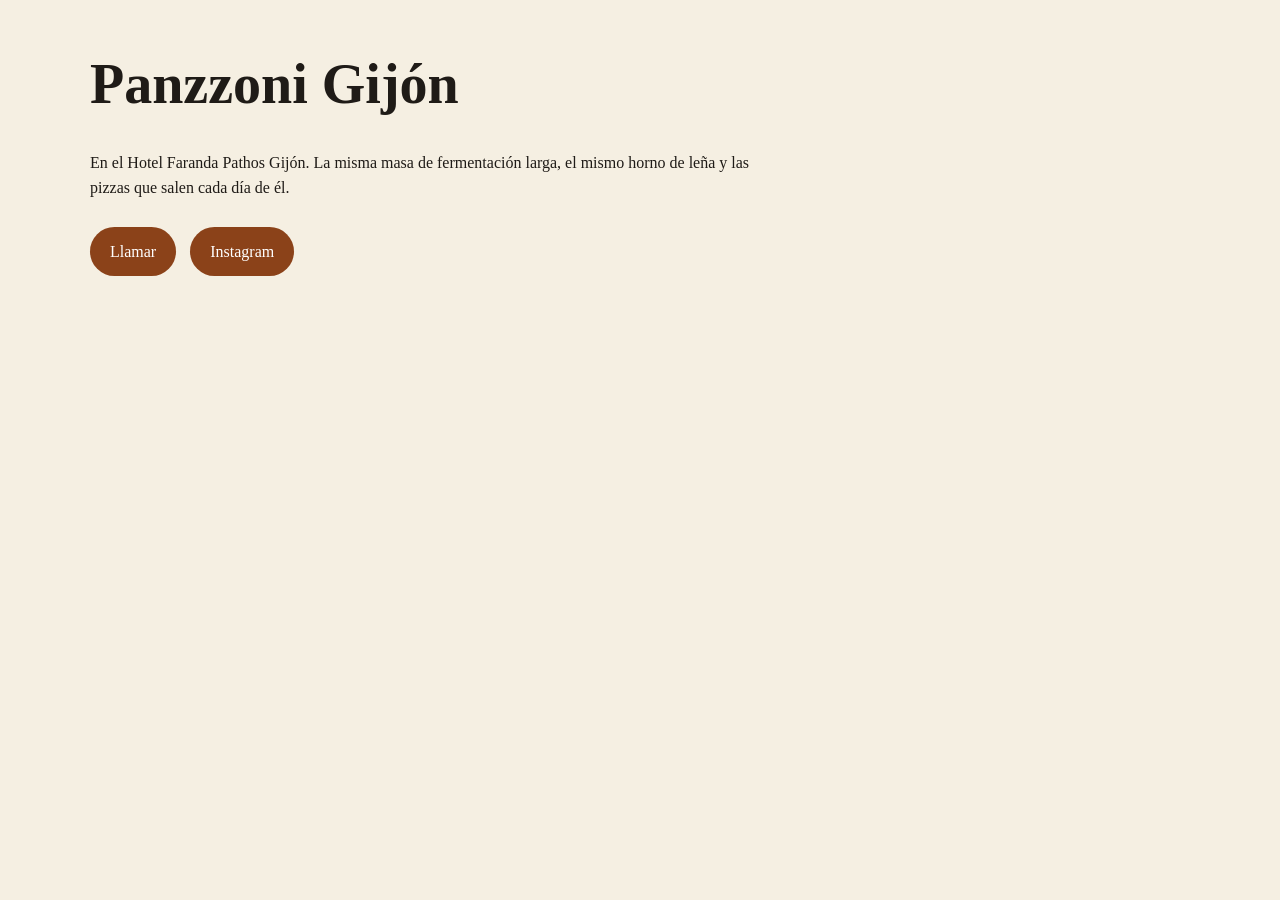
==== commit a554ffbf: "Add files via upload" ====
--- a/gijon.html
+++ b/gijon.html
@@ -1,40 +1,28 @@
-<!doctype html><html lang="es"><head><meta charset="utf-8"><meta name="viewport" content="width=device-width, initial-scale=1"><title>Panzzoni Gijón · Panzzoni</title><meta name="description" content="Página del local Panzzoni Gijón."><link rel="stylesheet" href="assets/css/styles.css"></head><body><header class="topbar"><div class="container nav"><a class="brand" href="index.html"><img src="assets/images/logo.png" alt="Panzzoni logo"><span>PANZZONI</span></a><nav class="nav-links"><a href="index.html#historia">Historia</a><a href="index.html#pizza">Pizzas</a><a href="index.html#locales">Locales</a><a href="index.html#calentado">Calentado</a></nav></div></header>
-<section class="local-hero" style="background-image:linear-gradient(180deg, rgba(11,10,9,.30), rgba(11,10,9,.72)), url('assets/images/hero-oven.png')">
-  <div class="container">
-    <div class="kicker" style="color:#fff">Hotel Faranda Pathos Gijón, Ascend Hotel Collection</div>
-    <h1>Panzzoni Gijón</h1>
-    <p class="lead">Hay sabores que hablan italiano. En Gijón, Panzzoni vive dentro de Hotel Faranda Pathos Gijón, Ascend Hotel Collection: masa de larga fermentación, horno de leña y pizzas que no necesitan demasiada explicación.</p>
-  </div>
-</section>
-<section class="section">
-  <div class="container grid-2">
-    <div>
-      <div class="section-header"><div class="kicker">Aquí se viene a comer pizza</div><h2>Sin vueltas, sin ruido.</h2><p>La página de local está pensada para convertir rápido desde móvil: mirar unas pocas pizzas bien elegidas y tener a mano solo las dos acciones que de verdad importan.</p></div>
-      <div class="point-list">
-        <div class="point"><strong>Llamar.</strong><p>Para reservar, pedir o resolver cualquier duda al momento.</p></div>
-        <div class="point"><strong>Instagram.</strong><p>Para ver ambiente, platos, promociones y el día a día del local.</p></div>
-      </div>
-    </div>
-    <div class="card media-card"><img src="assets/images/fire.png" alt="Fuego del horno"></div>
-  </div>
-</section>
-<section class="section" id="pizza">
-  <div class="container"><div class="section-header"><div class="kicker">Selección del local</div><h2>Las pizzas que mejor cuentan la casa</h2></div><div class="assortment"><article class="pizza-card"><img src="assets/images/margherita.jpg" alt="Margherita DOP"><div><div class="badge">Clásica napolitana</div><h3>Margherita DOP</h3><div class="price">12,50 €</div><p>Salsa de tomate San Marzano, mozzarella fior di latte, parmigiano reggiano 24 mesi y albahaca.</p></div></article><article class="pizza-card"><img src="assets/images/diavola.png" alt="Diavola"><div><div class="badge">Con carácter</div><h3>Diavola</h3><div class="price">14,90 €</div><p>Tomate San Marzano, mozzarella fundente, salame picante y el punto exacto de horno.</p></div></article><article class="pizza-card"><img src="assets/images/carbonara.jpg" alt="Carbonara"><div><div class="badge">Cremosa e intensa</div><h3>Carbonara</h3><div class="price">14,90 €</div><p>Guanciale crujiente, provola affumicata, crema carbonara y parmigiano reggiano rallado al momento.</p></div></article><article class="pizza-card"><img src="assets/images/mortadella-pistacchio.jpg" alt="Mortadella e Pistacchio"><div><div class="badge">Golosa</div><h3>Mortadella e Pistacchio</h3><div class="price">15,90 €</div><p>Mozzarella fior di latte, burrata cremosa, mortadella de Bologna y pistacho.</p></div></article><article class="pizza-card"><img src="assets/images/tartufo-speck.jpg" alt="Pizza di Tartufo e Speck"><div><div class="badge">Profunda</div><h3>Pizza di Tartufo e Speck</h3><div class="price">14,90 €</div><p>Crema de trufa, provola affumicata, speck del Tirol y parmigiano.</p></div></article><article class="pizza-card"><img src="assets/images/calzone-nonna.jpg" alt="Calzone Aperto della Nonna"><div><div class="badge">Especialidad</div><h3>Calzone Aperto della Nonna</h3><div class="price">16,90 €</div><p>Masa napolitana rellena, albóndigas de la Nonna y parmigiana di melanzane.</p></div></article></div></div>
-</section>
-<section class="section" id="calentado">
-  <div class="container">
-    <div class="reheat-inner">
-      <div class="reheat-grid">
-        <div><div class="kicker" style="color:#fff">Takeaway · calentado</div><h2>Cómo recuperar la pizza como merece</h2><p>Horno fuerte, poco tiempo y nada de microondas.</p></div>
-        <div class="reheat-steps">
-          <div class="reheat-step"><strong>Horno a 220 ºC</strong><span>Bien precalentado.</span></div>
-          <div class="reheat-step"><strong>Directa a rejilla</strong><span>Base más viva y borde mejor.</span></div>
-          <div class="reheat-step"><strong>3–5 minutos</strong><span>Hasta que vuelva a respirar.</span></div>
-          <div class="reheat-step"><strong>Air fryer</strong><span>180 ºC · 2–4 minutos.</span></div>
-        </div>
-      </div>
-    </div>
-    <div class="sticky-actions"><div class="sticky-wrap"><a class="btn-dark" href="tel:+34984349855">Llamar · 984 34 98 55</a><a class="btn-outline" target="_blank" href="https://www.instagram.com/panzzonigijon?utm_source=ig_web_button_share_sheet&igsh=ZDNlZDc0MzIxNw==">Abrir Instagram</a></div></div>
-  </div>
-</section>
-<footer class="footer"><div class="container footer-grid"><div><strong>Panzzoni Cantina e Pizza</strong><div class="small">Tradizione italiana • Forno a legna</div></div><div class="small">© <span data-year></span> Panzzoni</div></div></footer><script src="assets/js/site.js"></script></body></html>+
+<!DOCTYPE html>
+<html>
+<head>
+<meta charset="utf-8">
+<link rel="stylesheet" href="assets/css/styles.css">
+<title>Panzzoni Gijón</title>
+</head>
+<body>
+
+<div class="container">
+
+<h1>Panzzoni Gijón</h1>
+
+<p>
+En el Hotel Faranda Pathos Gijón.
+La misma masa de fermentación larga,
+el mismo horno de leña
+y las pizzas que salen cada día de él.
+</p>
+
+<a class="btn" href="tel:+34984349855">Llamar</a>
+<a class="btn" href="https://instagram.com/panzzonigijon">Instagram</a>
+
+</div>
+
+</body>
+</html>
--- a/assets/css/styles.css
+++ b/assets/css/styles.css
@@ -1,83 +1,79 @@
 
-:root{
-  --bg:#f6f0e5;
-  --paper:#fffdf8;
-  --ink:#211d19;
-  --muted:#6d6257;
-  --terracotta:#8c3f19;
-  --terracotta-dark:#6c2f11;
-  --olive:#5c5a39;
-  --line:rgba(33,29,25,.10);
-  --shadow:0 18px 50px rgba(33,29,25,.08);
-  --radius:28px;
-  --max:1180px;
+body{
+margin:0;
+font-family:Georgia, 'Times New Roman', serif;
+background:#f5efe2;
+color:#1f1b17;
+line-height:1.6;
 }
-*{box-sizing:border-box}
-html{scroll-behavior:smooth}
-body{margin:0;font-family:Georgia,"Times New Roman",serif;background:var(--bg);color:var(--ink);line-height:1.5}
-a{text-decoration:none;color:inherit}
-img{display:block;max-width:100%}
-.container{width:min(var(--max), calc(100% - 32px));margin:0 auto}
-.topbar{position:sticky;top:0;z-index:50;background:rgba(246,240,229,.88);backdrop-filter:blur(10px);border-bottom:1px solid var(--line)}
-.nav{display:flex;align-items:center;justify-content:space-between;gap:18px;padding:14px 0}
-.brand{display:flex;align-items:center;gap:12px;font-weight:700;letter-spacing:.08em}
-.brand img{width:42px;height:42px;object-fit:contain;border-radius:50%;background:#fff}
-.nav-links{display:flex;gap:18px;flex-wrap:wrap}
-.nav-links a{color:var(--muted);font-size:.98rem}
-.kicker{font-size:.8rem;letter-spacing:.18em;text-transform:uppercase;color:var(--terracotta)}
-.hero{position:relative;color:#fff;min-height:86svh;display:flex;align-items:end;background:linear-gradient(180deg, rgba(11,10,9,.24), rgba(11,10,9,.68)), url('assets/images/hero-oven.png') center/cover no-repeat}
-.hero .container{padding:118px 0 92px}
-h1,h2,h3{line-height:1.03;margin:0 0 12px}
-h1{font-size:clamp(3rem,7.2vw,6.3rem);max-width:10.5ch}
-h2{font-size:clamp(2rem,4.5vw,3.4rem)}
-h3{font-size:1.5rem}
-.lead{max-width:58ch;color:rgba(255,255,255,.92);font-size:clamp(1.04rem,2vw,1.24rem);margin:18px 0 28px}
-.section{padding:82px 0}
-.section-header{margin-bottom:28px}
-.section-header p{max-width:68ch;color:var(--muted)}
-.grid-2{display:grid;grid-template-columns:1.05fr .95fr;gap:24px}
-.card{background:rgba(255,255,255,.84);border:1px solid var(--line);border-radius:var(--radius);box-shadow:var(--shadow);padding:24px}
-.point-list{display:grid;gap:14px;margin-top:18px}
-.point{background:rgba(140,63,25,.06);border-radius:20px;padding:16px 18px}
-.point p{margin:4px 0 0}
-.media-card img{width:100%;height:100%;min-height:340px;object-fit:cover;border-radius:22px}
-.reheat-banner{padding:16px 0 0}
-.reheat-inner{background:linear-gradient(135deg,var(--terracotta),var(--terracotta-dark));color:#fff;border-radius:32px;padding:28px;box-shadow:var(--shadow)}
-.reheat-grid{display:grid;grid-template-columns:1.2fr 1fr;gap:18px;align-items:start}
-.reheat-steps{display:grid;grid-template-columns:repeat(2,minmax(0,1fr));gap:12px}
-.reheat-step{background:rgba(255,255,255,.08);border:1px solid rgba(255,255,255,.14);border-radius:18px;padding:14px}
-.reheat-step strong{display:block;margin-bottom:6px}
-.reheat-step span{color:rgba(255,255,255,.9)}
-.story-grid{display:grid;grid-template-columns:repeat(3,1fr);gap:18px}
-.story-grid article{overflow:hidden}
-.story-grid img{width:100%;height:290px;object-fit:cover;border-radius:22px}
-.story-grid .copy{padding-top:14px}
-.assortment{display:grid;grid-template-columns:repeat(2,minmax(0,1fr));gap:18px}
-.pizza-card{display:grid;grid-template-columns:170px 1fr;gap:16px;align-items:start;background:rgba(255,255,255,.88);border:1px solid var(--line);border-radius:24px;box-shadow:var(--shadow);padding:14px}
-.pizza-card img{width:100%;height:170px;object-fit:cover;border-radius:18px}
-.badge{display:inline-block;padding:6px 10px;border-radius:999px;background:rgba(92,90,57,.10);color:var(--olive);font-size:.84rem;margin-bottom:8px}
-.price{font-weight:800;color:var(--terracotta)}
-.locations{display:grid;grid-template-columns:repeat(2,minmax(0,1fr));gap:22px}
-.location-card img{width:100%;height:320px;object-fit:cover;border-radius:22px;margin-bottom:16px}
-.location-card p{color:var(--muted)}
-.subtitle{font-size:1.04rem;color:var(--muted);margin-top:-4px;margin-bottom:14px}
-.button-row{display:flex;gap:10px;flex-wrap:wrap}
-.btn,.btn-outline,.btn-dark{display:inline-flex;align-items:center;justify-content:center;padding:14px 20px;border-radius:999px;font-weight:700;transition:.2s ease}
-.btn{background:var(--terracotta);color:#fff}
-.btn-dark{background:var(--ink);color:#fff}
-.btn-outline{border:1px solid var(--line);background:transparent}
-.btn:hover,.btn-outline:hover,.btn-dark:hover{transform:translateY(-1px);opacity:.94}
-.local-hero{min-height:72svh;display:flex;align-items:end;color:#fff;background-position:center;background-size:cover;background-repeat:no-repeat}
-.local-hero .container{padding:118px 0 80px}
-.sticky-actions{position:sticky;bottom:14px;z-index:30;margin-top:22px}
-.sticky-wrap{display:flex;justify-content:center;gap:10px;flex-wrap:wrap;background:rgba(255,253,248,.95);backdrop-filter:blur(10px);border:1px solid var(--line);border-radius:999px;padding:10px;box-shadow:var(--shadow)}
-.menu-note{font-size:.95rem;color:var(--muted)}
-.footer{background:#181513;color:#fff;padding:34px 0;margin-top:30px}
-.footer-grid{display:grid;grid-template-columns:1fr auto;gap:12px;align-items:center}
-.small{font-size:.94rem;opacity:.84}
-@media (max-width:980px){
-  .grid-2,.story-grid,.assortment,.locations,.reheat-grid,.footer-grid{grid-template-columns:1fr}
-  .reheat-steps{grid-template-columns:1fr}
-  .pizza-card{grid-template-columns:1fr}
+
+.container{
+max-width:1100px;
+margin:auto;
+padding:40px 20px;
 }
-@media (max-width:720px){.nav{flex-direction:column;align-items:flex-start}}
+
+.hero{
+min-height:90vh;
+display:flex;
+align-items:center;
+color:white;
+background:
+linear-gradient(rgba(0,0,0,0.45),rgba(0,0,0,0.55)),
+url('../images/story-oven-2.png') center/cover no-repeat;
+}
+
+h1{
+font-size:56px;
+margin:0 0 20px 0;
+}
+
+h2{
+font-size:36px;
+margin-bottom:20px;
+}
+
+p{
+max-width:700px;
+}
+
+.section{
+padding:80px 0;
+}
+
+.grid{
+display:grid;
+grid-template-columns:repeat(auto-fit,minmax(260px,1fr));
+gap:20px;
+}
+
+.card{
+background:white;
+border-radius:18px;
+padding:20px;
+box-shadow:0 10px 30px rgba(0,0,0,0.05);
+}
+
+.pizza img{
+width:100%;
+border-radius:12px;
+}
+
+.btn{
+display:inline-block;
+padding:12px 20px;
+background:#8b4219;
+color:white;
+border-radius:999px;
+text-decoration:none;
+margin-right:10px;
+margin-top:10px;
+}
+
+.footer{
+background:#181513;
+color:white;
+text-align:center;
+padding:40px;
+margin-top:60px;
+}
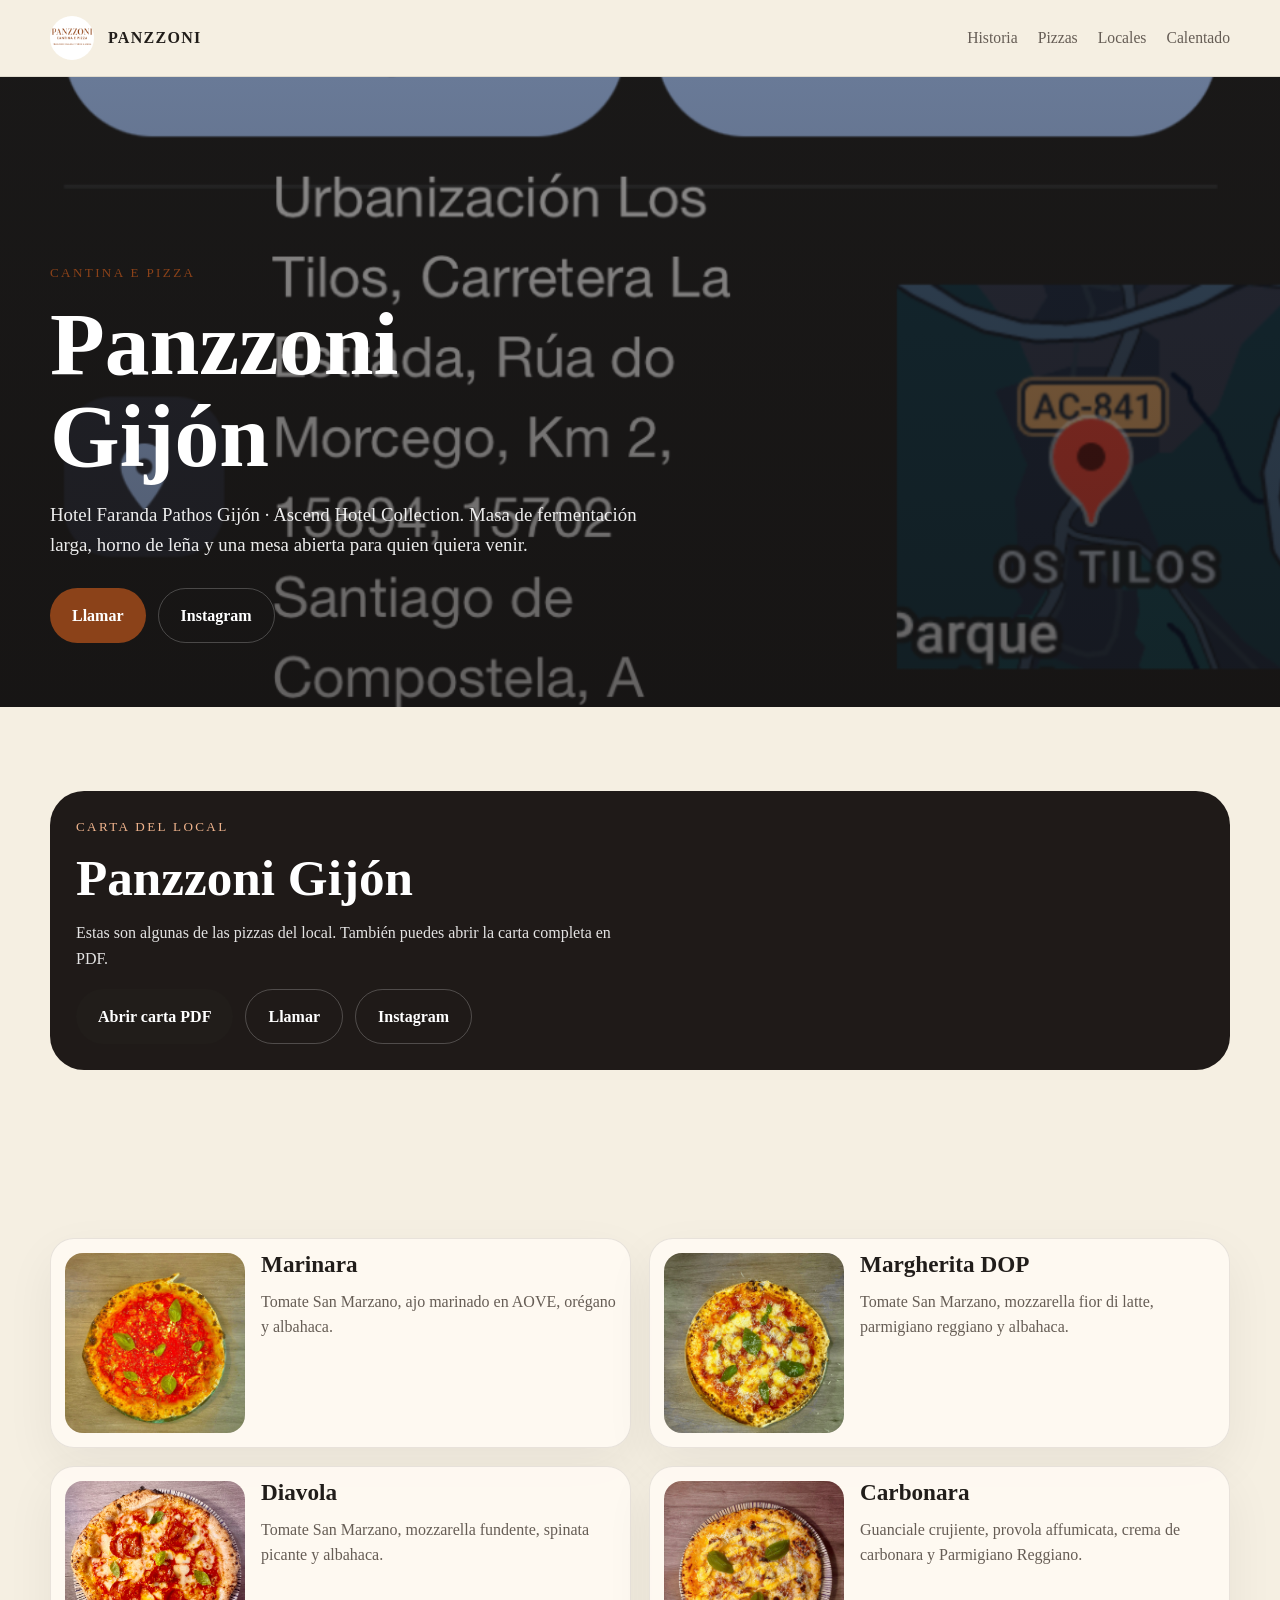
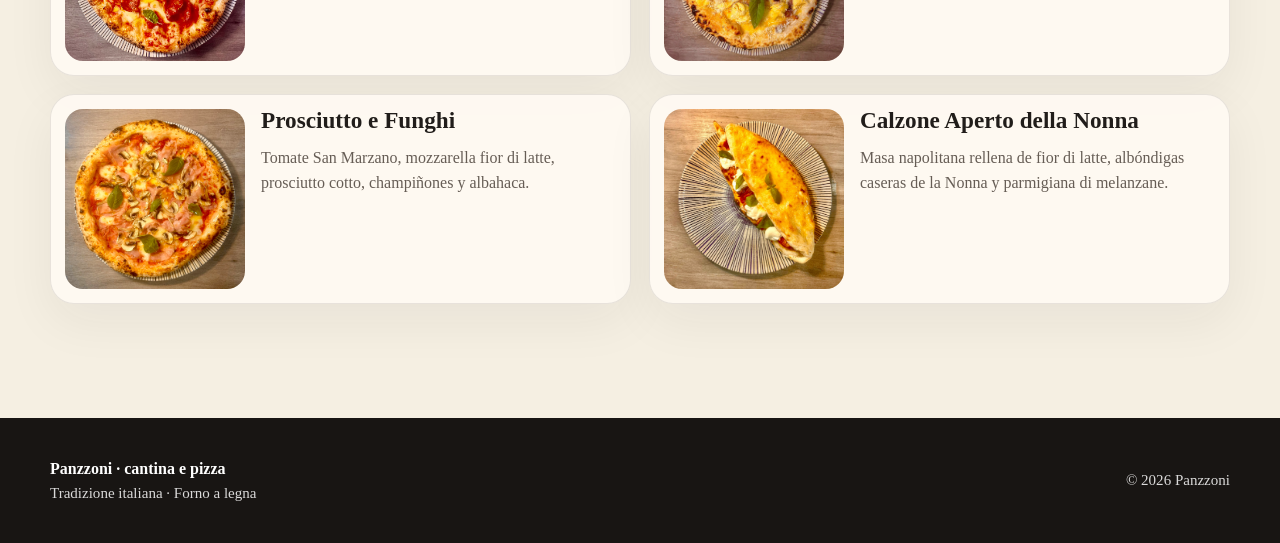
==== commit 5ccac970: "web completa panzzoni" ====
--- a/gijon.html
+++ b/gijon.html
@@ -1,28 +1,137 @@
-
-<!DOCTYPE html>
-<html>
+<!doctype html>
+<html lang="es">
 <head>
 <meta charset="utf-8">
+<meta name="viewport" content="width=device-width, initial-scale=1">
+<title>Panzzoni Gijón</title>
+<meta name="description" content="Panzzoni">
 <link rel="stylesheet" href="assets/css/styles.css">
-<title>Panzzoni Gijón</title>
 </head>
 <body>
+<header class="topbar">
+  <div class="container nav">
+    <a class="brand" href="index.html">
+      <img src="assets/images/logo.png" alt="Logo Panzzoni">
+      <span>PANZZONI</span>
+    </a>
+    <nav class="nav-links">
+      <a href="#historia">Historia</a>
+      <a href="#menu">Pizzas</a>
+      <a href="#locales">Locales</a>
+      <a href="#calentado">Calentado</a>
+    </nav>
+  </div>
+</header>
 
-<div class="container">
+<section class="local-hero" style="background:
+  linear-gradient(180deg, rgba(18,15,14,.42), rgba(18,15,14,.62)),
+  url('assets/images/local-gijon.png') center/cover no-repeat;">
+  <div class="container">
+    <div class="kicker">Cantina e pizza</div>
+    <h1>Panzzoni Gijón</h1>
+    <p class="lead">
+      Hotel Faranda Pathos Gijón · Ascend Hotel Collection. Masa de fermentación larga, horno de leña y una mesa abierta para quien quiera venir.
+    </p>
+    <div class="hero-actions">
+      <a class="btn" href="tel:984349855">Llamar</a>
+      <a class="btn-outline" href="https://www.instagram.com/panzzonigijon" target="_blank">Instagram</a>
+    </div>
+  </div>
+</section>
 
-<h1>Panzzoni Gijón</h1>
+<section class="section">
+  <div class="container">
+    <div class="menu-band">
+      <div class="section-header" style="margin-bottom:18px">
+        <div class="kicker" style="color:#f0b48d">Carta del local</div>
+        <h2 style="margin-bottom:10px">Panzzoni Gijón</h2>
+        <p>Estas son algunas de las pizzas del local. También puedes abrir la carta completa en PDF.</p>
+      </div>
+      <div class="menu-links">
+        <a class="btn-dark" href="assets/docs/carta-gijon.pdf" target="_blank">Abrir carta PDF</a>
+        <a class="btn-outline" href="tel:984349855">Llamar</a>
+        <a class="btn-outline" href="https://www.instagram.com/panzzonigijon" target="_blank">Instagram</a>
+      </div>
+    </div>
+  </div>
+</section>
 
-<p>
-En el Hotel Faranda Pathos Gijón.
-La misma masa de fermentación larga,
-el mismo horno de leña
-y las pizzas que salen cada día de él.
-</p>
+<section class="section">
+  <div class="container">
+    <div class="local-menu-grid">
+      
+        <article class="dish-card">
+          <img src="assets/images/marinara.jpg" alt="Marinara">
+          <div class="dish-copy">
+            
+            <h3>Marinara</h3>
+            <p>Tomate San Marzano, ajo marinado en AOVE, orégano y albahaca.</p>
+          </div>
+        </article>
+        
 
-<a class="btn" href="tel:+34984349855">Llamar</a>
-<a class="btn" href="https://instagram.com/panzzonigijon">Instagram</a>
+        <article class="dish-card">
+          <img src="assets/images/margherita-dop.jpg" alt="Margherita DOP">
+          <div class="dish-copy">
+            
+            <h3>Margherita DOP</h3>
+            <p>Tomate San Marzano, mozzarella fior di latte, parmigiano reggiano y albahaca.</p>
+          </div>
+        </article>
+        
 
-</div>
+        <article class="dish-card">
+          <img src="assets/images/diavola.png" alt="Diavola">
+          <div class="dish-copy">
+            
+            <h3>Diavola</h3>
+            <p>Tomate San Marzano, mozzarella fundente, spinata picante y albahaca.</p>
+          </div>
+        </article>
+        
 
+        <article class="dish-card">
+          <img src="assets/images/carbonara-autentica.jpg" alt="Carbonara">
+          <div class="dish-copy">
+            
+            <h3>Carbonara</h3>
+            <p>Guanciale crujiente, provola affumicata, crema de carbonara y Parmigiano Reggiano.</p>
+          </div>
+        </article>
+        
+
+        <article class="dish-card">
+          <img src="assets/images/prosciutto-funghi.png" alt="Prosciutto e Funghi">
+          <div class="dish-copy">
+            
+            <h3>Prosciutto e Funghi</h3>
+            <p>Tomate San Marzano, mozzarella fior di latte, prosciutto cotto, champiñones y albahaca.</p>
+          </div>
+        </article>
+        
+
+        <article class="dish-card">
+          <img src="assets/images/calzone-nonna.jpg" alt="Calzone Aperto della Nonna">
+          <div class="dish-copy">
+            
+            <h3>Calzone Aperto della Nonna</h3>
+            <p>Masa napolitana rellena de fior di latte, albóndigas caseras de la Nonna y parmigiana di melanzane.</p>
+          </div>
+        </article>
+        
+    </div>
+  </div>
+</section>
+
+<footer class="footer">
+  <div class="container footer-grid">
+    <div>
+      <strong>Panzzoni · cantina e pizza</strong>
+      <div class="small">Tradizione italiana · Forno a legna</div>
+    </div>
+    <div class="small">© <span data-year></span> Panzzoni</div>
+  </div>
+</footer>
+<script src="assets/js/site.js"></script>
 </body>
-</html>
+</html>
--- a/assets/css/styles.css
+++ b/assets/css/styles.css
@@ -1,79 +1,107 @@
 
+:root{
+  --bg:#f5efe2;
+  --paper:#fffaf3;
+  --ink:#211d1a;
+  --muted:#665d55;
+  --terracotta:#8b4219;
+  --olive:#575338;
+  --line:rgba(33,29,26,.10);
+  --radius:28px;
+  --max:1180px;
+  --shadow:0 18px 50px rgba(33,29,26,.06);
+}
+*{box-sizing:border-box}
+html{scroll-behavior:smooth}
 body{
-margin:0;
-font-family:Georgia, 'Times New Roman', serif;
-background:#f5efe2;
-color:#1f1b17;
-line-height:1.6;
+  margin:0;
+  font-family:Georgia,"Times New Roman",serif;
+  background:var(--bg);
+  color:var(--ink);
+  line-height:1.58;
 }
-
-.container{
-max-width:1100px;
-margin:auto;
-padding:40px 20px;
+img{display:block;max-width:100%}
+a{text-decoration:none;color:inherit}
+.container{width:min(var(--max),calc(100% - 36px));margin:0 auto}
+.topbar{
+  position:sticky;top:0;z-index:60;
+  background:rgba(245,239,226,.92);
+  backdrop-filter:blur(10px);
+  border-bottom:1px solid var(--line);
 }
-
+.nav{display:flex;align-items:center;justify-content:space-between;gap:18px;padding:16px 0}
+.brand{display:flex;align-items:center;gap:14px;font-weight:700;letter-spacing:.08em}
+.brand img{width:44px;height:44px;object-fit:contain;border-radius:50%;background:#fff}
+.nav-links{display:flex;gap:20px;flex-wrap:wrap}
+.nav-links a{color:var(--muted);font-size:.98rem}
 .hero{
-min-height:90vh;
-display:flex;
-align-items:center;
-color:white;
-background:
-linear-gradient(rgba(0,0,0,0.45),rgba(0,0,0,0.55)),
-url('../images/story-oven-2.png') center/cover no-repeat;
+  min-height:88vh;color:#fff;display:flex;align-items:center;
+  background:
+    linear-gradient(180deg, rgba(18,15,14,.42), rgba(18,15,14,.60)),
+    url('assets/images/story-oven-2.png') center/cover no-repeat;
 }
-
-h1{
-font-size:56px;
-margin:0 0 20px 0;
+.hero .container{padding:90px 0 86px}
+.kicker{font-size:.82rem;text-transform:uppercase;letter-spacing:.18em;color:var(--terracotta);margin-bottom:14px}
+.hero .kicker{color:#d9824e}
+h1,h2,h3{line-height:1.03;margin:0 0 12px}
+h1{font-size:clamp(3rem,7vw,5.9rem);max-width:10ch}
+h2{font-size:clamp(2rem,4vw,3.2rem)}
+h3{font-size:1.45rem}
+.lead{max-width:64ch;font-size:1.18rem;color:rgba(255,255,255,.92);margin:18px 0 28px}
+.hero-actions,.cta-row,.menu-links{display:flex;gap:12px;flex-wrap:wrap}
+.btn,.btn-dark,.btn-outline{
+  display:inline-flex;align-items:center;justify-content:center;
+  padding:14px 22px;border-radius:999px;font-weight:700;transition:.2s ease
 }
-
-h2{
-font-size:36px;
-margin-bottom:20px;
+.btn{background:var(--terracotta);color:#fff}
+.btn-dark{background:var(--ink);color:#fff}
+.btn-outline{border:1px solid rgba(255,255,255,.22);color:#fff;background:transparent}
+.btn-outline.dark{border:1px solid var(--line);color:var(--ink);background:transparent}
+.section{padding:84px 0}
+.section-header{margin-bottom:28px}
+.section-header p{max-width:68ch;color:var(--muted)}
+.grid-2{display:grid;grid-template-columns:1.1fr .9fr;gap:28px}
+.story-points{display:grid;gap:14px;margin-top:20px}
+.story-point{padding:18px;border-radius:20px;background:rgba(139,66,25,.06)}
+.media-frame{border-radius:32px;background:rgba(255,250,243,.72);padding:18px;border:1px solid var(--line);box-shadow:var(--shadow)}
+.media-frame img{border-radius:22px;width:100%;height:100%;object-fit:cover;min-height:480px}
+.reheat{
+  background:linear-gradient(135deg, rgba(139,66,25,.98), rgba(99,42,16,.98));
+  color:#fff;border-radius:34px;padding:32px
 }
-
-p{
-max-width:700px;
+.reheat p,.reheat li{color:rgba(255,255,255,.92)}
+.reheat ol{padding-left:20px;margin:10px 0 0}
+.assortment,.local-menu-grid{display:grid;grid-template-columns:repeat(2,minmax(0,1fr));gap:18px}
+.dish-card{
+  display:grid;grid-template-columns:180px 1fr;gap:16px;
+  background:rgba(255,250,243,.9);border:1px solid var(--line);
+  border-radius:24px;padding:14px;box-shadow:var(--shadow)
 }
-
-.section{
-padding:80px 0;
+.dish-card img{width:100%;height:180px;object-fit:cover;border-radius:18px}
+.dish-copy p{margin:8px 0 0;color:var(--muted)}
+.dish-tag{display:inline-block;padding:6px 10px;border-radius:999px;background:rgba(87,83,56,.10);color:var(--olive);font-size:.84rem;margin-bottom:8px}
+.menu-band{padding:26px;border-radius:34px;background:#1f1a18;color:#fff}
+.menu-band p{color:rgba(255,255,255,.88)}
+.locations{display:grid;grid-template-columns:repeat(2,minmax(0,1fr));gap:22px}
+.location-card{background:rgba(255,250,243,.86);border:1px solid var(--line);border-radius:28px;box-shadow:var(--shadow);overflow:hidden}
+.location-card img{width:100%;height:320px;object-fit:cover}
+.location-card .inner{padding:24px}
+.location-card p{color:var(--muted)}
+.local-hero{
+  min-height:70vh;display:flex;align-items:end;color:#fff;
 }
-
-.grid{
-display:grid;
-grid-template-columns:repeat(auto-fit,minmax(260px,1fr));
-gap:20px;
+.local-hero .container{padding:86px 0 64px}
+.card{
+  background:rgba(255,250,243,.86);border:1px solid var(--line);border-radius:28px;padding:24px;box-shadow:var(--shadow)
 }
-
-.card{
-background:white;
-border-radius:18px;
-padding:20px;
-box-shadow:0 10px 30px rgba(0,0,0,0.05);
+.footer{background:#181513;color:#fff;padding:38px 0;margin-top:30px}
+.footer-grid{display:grid;grid-template-columns:1fr auto;align-items:center;gap:14px}
+.small{font-size:.94rem;opacity:.84}
+@media (max-width:980px){
+  .grid-2,.assortment,.local-menu-grid,.locations,.footer-grid{grid-template-columns:1fr}
+  .dish-card{grid-template-columns:1fr}
+  .media-frame img{min-height:320px}
 }
-
-.pizza img{
-width:100%;
-border-radius:12px;
+@media (max-width:760px){
+  .nav{flex-direction:column;align-items:flex-start}
 }
-
-.btn{
-display:inline-block;
-padding:12px 20px;
-background:#8b4219;
-color:white;
-border-radius:999px;
-text-decoration:none;
-margin-right:10px;
-margin-top:10px;
-}
-
-.footer{
-background:#181513;
-color:white;
-text-align:center;
-padding:40px;
-margin-top:60px;
-}
